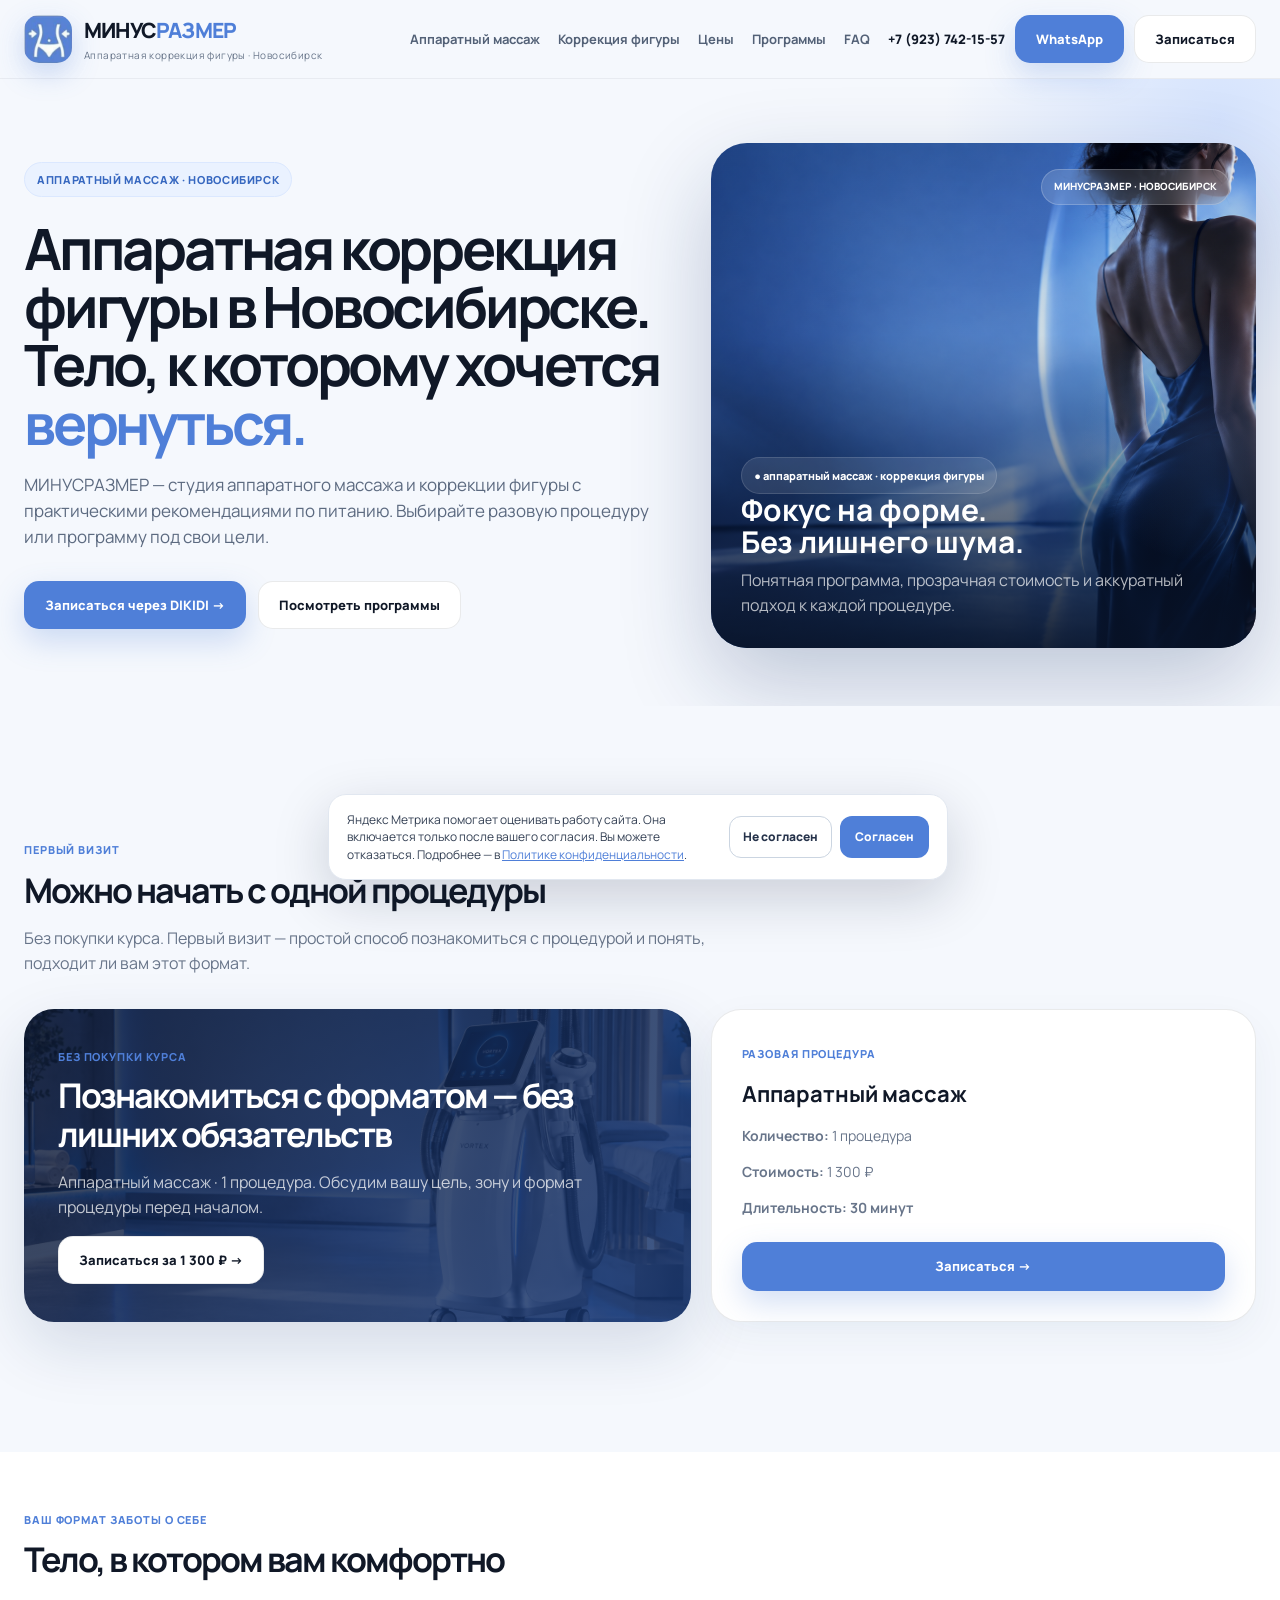
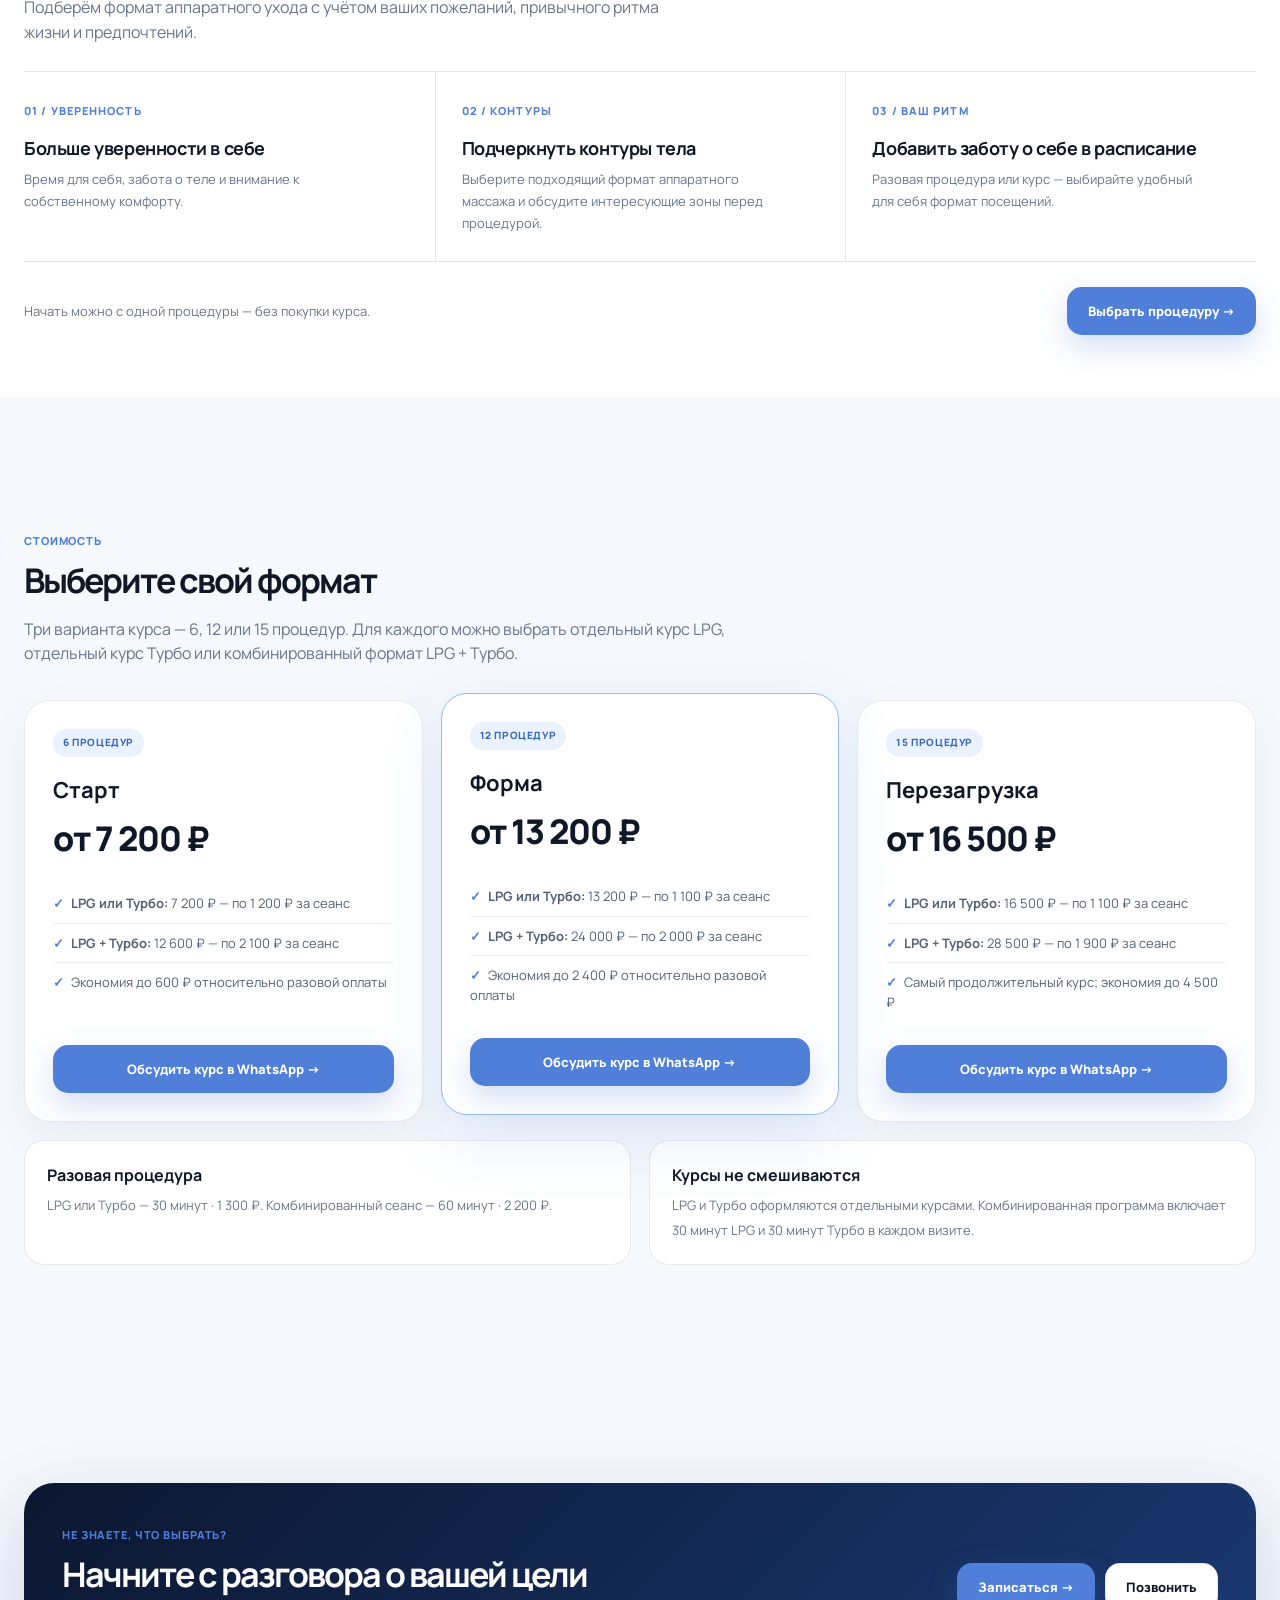
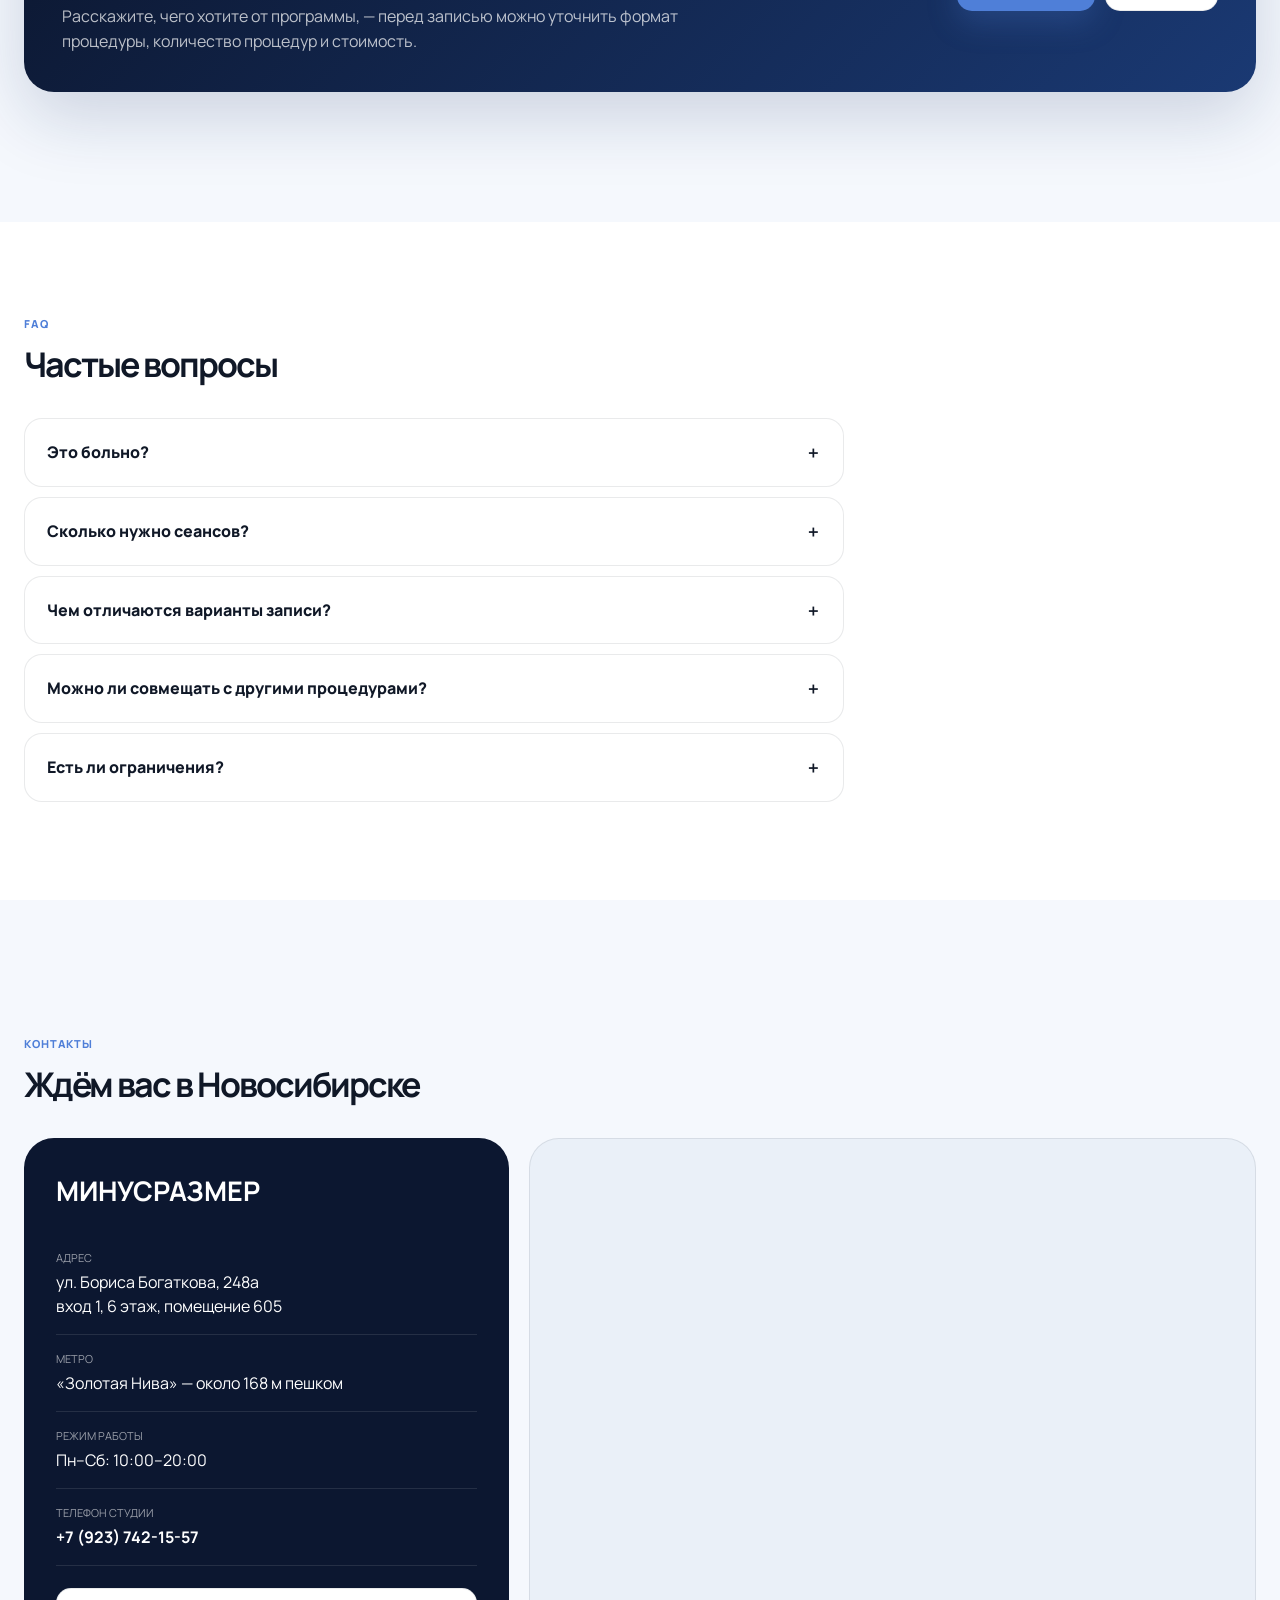
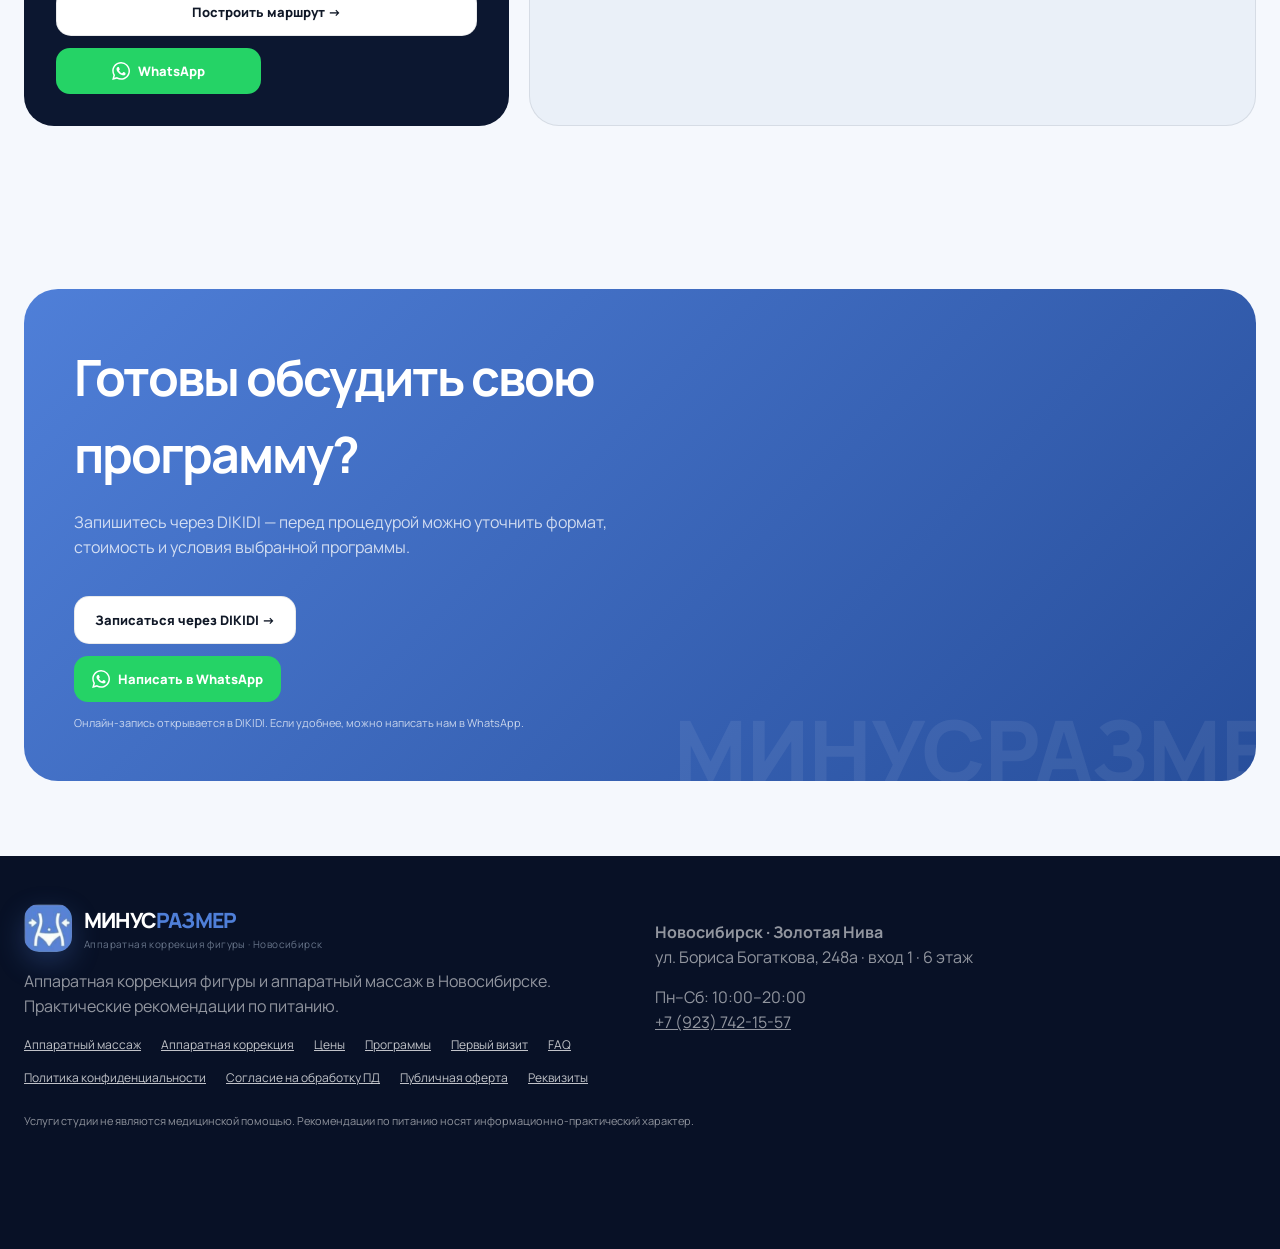
==== index.html @ 67554c40 "Update course counts and prices to 6, 12, and 15" ====
<!doctype html>
<html lang="ru">
<head>
<meta charset="utf-8"><meta name="robots" content="index,follow">
<meta name="viewport" content="width=device-width,initial-scale=1,viewport-fit=cover">
<title>МИНУСРАЗМЕР — Аппаратная коррекция фигуры в Новосибирске</title>
<meta name="description" content="МИНУСРАЗМЕР — студия аппаратной коррекции фигуры и аппаратного массажа LPG и Турбо в Новосибирске, у метро Золотая Нива. Разовая процедура от 1 300 ₽, комбинированный сеанс 2 200 ₽, курсы на 6, 12 и 15 посещений.">
<meta name="theme-color" content="#4f7fd8">
<meta property="og:type" content="website">
<meta property="og:locale" content="ru_RU">
<meta property="og:site_name" content="МИНУСРАЗМЕР">
<meta property="og:title" content="МИНУСРАЗМЕР — Аппаратная коррекция фигуры в Новосибирске">
<meta property="og:description" content="Аппаратная коррекция фигуры и аппаратный массаж LPG и Турбо в Новосибирске, рядом с метро Золотая Нива. Процедуры от 1 300 ₽, комбинированный сеанс и курсы на 6, 12 и 15 посещений.">
<meta property="og:image" content="https://xn--80akfctdeyeev.xn--p1ai/assets/hero-visual.png">
<meta property="og:url" content="https://xn--80akfctdeyeev.xn--p1ai/">
<meta name="twitter:card" content="summary_large_image">
<meta name="twitter:title" content="МИНУСРАЗМЕР — Аппаратная коррекция фигуры в Новосибирске">
<meta name="twitter:description" content="Аппаратная коррекция фигуры и аппаратный массаж LPG и Турбо в Новосибирске, рядом с метро Золотая Нива. Процедуры от 1 300 ₽, комбинированный сеанс и курсы на 6, 12 и 15 посещений.">
<meta name="twitter:image" content="https://xn--80akfctdeyeev.xn--p1ai/assets/hero-visual.png">
<link rel="canonical" href="https://xn--80akfctdeyeev.xn--p1ai/">
<link rel="icon" type="image/x-icon" href="/favicon.ico"><link rel="icon" type="image/png" sizes="32x32" href="/favicon-32x32.png"><link rel="apple-touch-icon" sizes="180x180" href="/apple-touch-icon.png"><link rel="manifest" href="/site.webmanifest">
<link rel="preload" as="image" href="/assets/hero-visual.png" fetchpriority="high"><link rel="preconnect" href="https://fonts.googleapis.com">
<link rel="preconnect" href="https://fonts.gstatic.com" crossorigin>
<link href="https://fonts.googleapis.com/css2?family=Manrope:wght@400;500;600;700;800&display=swap" rel="stylesheet">
<style>
:root{
  --blue:#4f7fd8; --blue2:#78a6ff; --navy:#0c1730; --ink:#101827; --muted:#68758a;
  --bg:#f5f8fd; --white:#fff; --line:rgba(16,24,39,.09);
  --shadow:0 24px 70px rgba(20,50,100,.10); --radius:28px;
}
*{box-sizing:border-box}
html{scroll-behavior:smooth;overflow-x:clip}
body{overflow-x:clip}
body{margin:0;background:var(--bg);color:var(--ink);font-family:Manrope,Arial,sans-serif;line-height:1.55}
a{color:inherit}
a:focus-visible{outline:3px solid #78a6ff;outline-offset:3px;border-radius:6px}
button:focus-visible{outline:3px solid #78a6ff;outline-offset:3px}
.container{width:min(1240px,calc(100% - 48px));margin:auto}
.header{position:sticky;top:0;z-index:1000;background:rgba(245,248,253,.84);backdrop-filter:blur(18px);border-bottom:1px solid rgba(16,24,39,.06)}
.header-inner{min-height:78px;display:flex;align-items:center;gap:18px}
.brand{display:flex;align-items:center;gap:12px;text-decoration:none;min-width:max-content}
.logo{width:48px;height:48px;border-radius:15px;object-fit:cover;box-shadow:0 10px 28px rgba(79,127,216,.28)}
.brand-name{font-size:21px;font-weight:800;letter-spacing:-.8px}
.brand-name span{color:var(--blue)}
.brand-sub{display:block;color:var(--muted);font-size:10px;letter-spacing:.04em;margin-top:1px}
.nav{display:flex;gap:18px;margin-left:auto}
.nav a{text-decoration:none;font-size:13px;font-weight:700;color:#536177;transition:.2s}
.nav a:hover{color:var(--blue)}
.header-actions{display:flex;align-items:center;gap:10px}
.phone{font-weight:800;font-size:13px;text-decoration:none;white-space:nowrap}
.btn{display:inline-flex;align-items:center;justify-content:center;gap:9px;min-height:48px;padding:13px 20px;border-radius:15px;border:1px solid transparent;text-decoration:none;font-weight:800;font-size:13px;cursor:pointer;transition:transform .2s,box-shadow .2s,background .2s;white-space:nowrap}
.btn svg{width:17px;height:17px;flex:0 0 auto}.btn span{display:inline-block}
.btn-primary{background:var(--blue);color:#fff !important;box-shadow:0 12px 30px rgba(79,127,216,.25);text-shadow:none}.btn-primary span{color:#fff !important;opacity:1}.outcomes .btn-primary{background:#4f7fd8 !important;color:#fff !important}.outcomes .btn-primary span{color:#fff !important;font-weight:800}
.btn-primary:hover{transform:translateY(-2px);background:#416fc4}
.btn-light{background:#fff;border-color:var(--line);color:var(--ink)}
.btn-light:hover{transform:translateY(-2px);box-shadow:0 12px 30px rgba(20,50,100,.08)}
.hero{padding:64px 0 58px;position:relative;overflow:hidden}
.hero:before{content:"";position:absolute;width:600px;height:600px;right:-240px;top:-260px;background:radial-gradient(circle,rgba(120,166,255,.26),transparent 65%);pointer-events:none}
.hero-grid{display:grid;grid-template-columns:minmax(0,1.08fr) minmax(420px,.92fr);gap:48px;align-items:center}
.eyebrow{display:inline-flex;align-items:center;gap:8px;background:#eaf2ff;color:#3768c0;border:1px solid #dbe8ff;padding:8px 12px;border-radius:999px;font-size:11px;font-weight:800;letter-spacing:.06em;text-transform:uppercase}
.hero h1{font-size:clamp(50px,4.45vw,60px);line-height:1.02;letter-spacing:-3.2px;margin:22px 0 20px;max-width:700px}
.hero h1 em{font-style:normal;color:var(--blue)}
.hero-lead{font-size:17px;color:#5c6a80;max-width:650px}
.hero-actions{display:flex;gap:12px;flex-wrap:wrap;margin-top:30px}
.micro{font-size:11px;color:#7b8798;max-width:520px;margin-top:13px}
.visual{min-height:505px;border-radius:36px;background:#0d1a35 url('/assets/hero-visual.png') center/cover no-repeat;box-shadow:0 35px 90px rgba(16,43,95,.24);padding:30px;position:relative;overflow:hidden;color:#fff}
.visual:before{content:"";position:absolute;inset:0;background:linear-gradient(180deg,rgba(8,18,38,.10) 0%,rgba(8,18,38,.12) 38%,rgba(8,18,38,.92) 100%);pointer-events:none}.visual:after{content:"";position:absolute;inset:auto -80px 80px auto;width:260px;height:260px;border-radius:50%;background:radial-gradient(circle,rgba(120,166,255,.18),transparent 68%);pointer-events:none}
.logo-large{position:relative;z-index:3;width:92px;height:92px;border-radius:26px;object-fit:cover;border:1px solid rgba(255,255,255,.25);box-shadow:0 15px 45px rgba(0,0,0,.18)}
.visual-badge{position:absolute;right:26px;top:26px;z-index:4;padding:9px 12px;border-radius:999px;background:rgba(255,255,255,.14);border:1px solid rgba(255,255,255,.2);font-size:10px;font-weight:800;backdrop-filter:blur(12px)}
.visual-caption{display:inline-flex;margin-top:13px;padding:7px 10px;border-radius:999px;background:rgba(255,255,255,.11);border:1px solid rgba(255,255,255,.13);font-size:10px;color:rgba(255,255,255,.72)}
.visual-bottom{position:absolute;left:30px;right:30px;bottom:30px;z-index:4}
.visual h2{font-size:30px;line-height:1.08;margin:0 0 10px}
.visual p{color:rgba(255,255,255,.7);margin:0;max-width:450px}
.visual-chip{display:inline-flex;gap:8px;align-items:center;margin-top:20px;padding:9px 12px;border-radius:999px;background:rgba(255,255,255,.1);border:1px solid rgba(255,255,255,.13);font-size:11px;font-weight:800}
.section{padding:88px 0}
.section.alt{background:#fff}
.kicker{color:var(--blue);font-size:11px;font-weight:800;letter-spacing:.08em;text-transform:uppercase}
.section h2{font-size:clamp(32px,4vw,52px);line-height:1.08;letter-spacing:-2px;margin:10px 0 14px}
.section-head{max-width:720px;margin-bottom:34px}
.section-head p{color:var(--muted);font-size:16px}
.cards{display:grid;grid-template-columns:repeat(3,1fr);gap:18px}
.card{background:#fff;border:1px solid var(--line);border-radius:24px;padding:28px;box-shadow:0 14px 40px rgba(20,50,100,.05)}
.card .num{width:42px;height:42px;border-radius:14px;background:#edf4ff;color:var(--blue);display:grid;place-items:center;font-weight:800}
.card h3{margin:22px 0 9px;font-size:19px}
.card p{margin:0;color:var(--muted);font-size:14px}
.equipment{display:grid;grid-template-columns:1.15fr .85fr;gap:20px}
.equipment-main{min-height:420px;padding:34px;border-radius:30px;background:linear-gradient(145deg,#0c1730,#193b7a);color:#fff;position:relative;overflow:hidden}
.equipment-photo{position:absolute;inset:0;background:linear-gradient(180deg,rgba(12,23,48,.08),rgba(12,23,48,.86)),url('/assets/equipment-visual.png') center/cover no-repeat;opacity:.72}
.equipment-content{position:relative;z-index:2;max-width:570px}.equipment-main .note{background:rgba(255,255,255,.10);border-color:rgba(255,255,255,.12);color:rgba(255,255,255,.78)}
.equipment-main h3{font-size:30px;margin:20px 0 10px}
.equipment-main p{color:rgba(255,255,255,.72);max-width:580px}
.equipment-icon{width:62px;height:62px;border-radius:20px;background:rgba(255,255,255,.1);display:grid;place-items:center;border:1px solid rgba(255,255,255,.12)}
.note{margin-top:18px;padding:16px 18px;border-radius:17px;background:#eef5ff;color:#4d607c;border:1px solid #dceaff;font-size:13px}
.programs{display:grid;grid-template-columns:repeat(3,1fr);gap:18px;align-items:stretch}
.program{background:#fff;border:1px solid var(--line);border-radius:26px;padding:28px;display:flex;flex-direction:column;box-shadow:0 15px 45px rgba(20,50,100,.05)}
.program.featured{border-color:#9ab9f3;box-shadow:0 24px 65px rgba(79,127,216,.14);transform:translateY(-7px)}
.program-label{display:inline-flex;width:max-content;padding:6px 10px;border-radius:999px;background:#eaf2ff;color:#3768c0;font-size:10px;font-weight:800;text-transform:uppercase;letter-spacing:.06em}
.program h3{font-size:22px;margin:16px 0 5px}.price{font-size:34px;font-weight:800;letter-spacing:-1.5px;margin:0 0 20px}.price small{font-size:13px;color:var(--muted);font-weight:600}
.program ul{list-style:none;padding:0;margin:0 0 24px;flex:1}.program li{padding:9px 0;border-bottom:1px solid #eef1f6;font-size:13px;color:#536177}.program li:last-child{border-bottom:0}.check{color:var(--blue);font-weight:800;margin-right:7px}
.payment{display:grid;grid-template-columns:1fr 1fr;gap:18px;margin-top:18px}
.payment div{padding:22px;border:1px solid var(--line);background:#fff;border-radius:20px}.payment strong{display:block;margin-bottom:4px}.payment span{font-size:13px;color:var(--muted)}
.process{display:grid;grid-template-columns:repeat(4,1fr);gap:15px}
.step{padding:23px;border-radius:22px;background:#f7f9fd;border:1px solid var(--line)}.step strong{font-size:12px;color:var(--blue)}.step h3{font-size:17px;margin:11px 0 6px}.step p{font-size:13px;color:var(--muted);margin:0}
.faq{max-width:820px}.faq details{background:#fff;border:1px solid var(--line);border-radius:18px;margin:10px 0;overflow:hidden}.faq summary{list-style:none;padding:21px 22px;cursor:pointer;font-weight:800;display:flex;justify-content:space-between;align-items:center}.faq summary::-webkit-details-marker{display:none}.answer{padding:0 22px 22px;color:var(--muted);font-size:14px}
.contact-grid{display:grid;grid-template-columns:.8fr 1.2fr;gap:20px}.contact-card{background:#0c1730;color:#fff;border-radius:30px;padding:32px}.contact-card h3{font-size:27px;margin:0 0 22px}.contact-row{padding:15px 0;border-bottom:1px solid rgba(255,255,255,.1)}.contact-row:last-child{border-bottom:0}.contact-row span{display:block;color:rgba(255,255,255,.58);font-size:11px;margin-bottom:4px}.contact-row a{color:#fff;text-decoration:none;font-weight:700}.map{min-height:420px;border-radius:30px;overflow:hidden;border:1px solid var(--line);background:#eaf0f8}.map iframe{width:100%;height:100%;min-height:420px;border:0}
.cta{padding:75px 0}.cta-box{border-radius:34px;padding:50px;background:linear-gradient(135deg,#4f7fd8,#274e9b);color:#fff;position:relative;overflow:hidden}.cta-box:after{content:"МИНУСРАЗМЕР";position:absolute;right:-70px;bottom:-35px;font-size:85px;font-weight:800;color:rgba(255,255,255,.07);white-space:nowrap}.cta-box>*{position:relative;z-index:2}.cta h2{font-size:clamp(30px,4vw,50px);letter-spacing:-2px;max-width:680px;margin:0 0 12px}.cta p{color:rgba(255,255,255,.76);max-width:600px}.cta .btn-light{margin-top:20px}.cta-note{margin-top:12px;font-size:11px;color:rgba(255,255,255,.72)}
.visual-photo-note{font-size:10px;color:rgba(255,255,255,.58);margin-top:9px}.price-note{font-size:11px;color:var(--muted);margin:-10px 0 16px}.first-visit{display:grid;grid-template-columns:1.1fr .9fr;gap:20px;align-items:stretch}.first-visit-main{background:linear-gradient(135deg,rgba(12,23,48,.82),rgba(26,57,115,.84)),url("/assets/equipment-visual.png") center/cover no-repeat;color:#fff;border-radius:30px;padding:34px;box-shadow:0 24px 65px rgba(16,43,95,.14)}.first-visit-main h2{margin-top:8px}.first-visit-main p{color:rgba(255,255,255,.74);max-width:650px}.first-visit-card{background:#fff;border:1px solid var(--line);border-radius:30px;padding:30px;box-shadow:0 14px 40px rgba(20,50,100,.05)}.first-visit-card .mini-label{font-size:11px;color:var(--blue);font-weight:800;text-transform:uppercase;letter-spacing:.08em}.first-visit-card h3{font-size:22px;margin:12px 0 6px}.first-visit-card p{color:var(--muted);font-size:14px}.first-visit-card .btn{width:100%;margin-top:10px}.device-points{display:flex;gap:8px;flex-wrap:wrap;margin-top:18px}.device-points span{padding:8px 10px;border-radius:999px;background:rgba(255,255,255,.10);border:1px solid rgba(255,255,255,.12);font-size:10px;font-weight:800}.program .btn{margin-top:auto}.contact-card .btn{width:100%} .social-actions{display:grid;grid-template-columns:1fr 1fr;gap:10px;margin-top:12px}.social-btn{display:flex;align-items:center;justify-content:center;gap:8px;min-height:46px;border-radius:14px;text-decoration:none;font-weight:800;font-size:13px;transition:transform .2s ease,box-shadow .2s ease}.social-btn:hover{transform:translateY(-2px);box-shadow:0 10px 24px rgba(0,0,0,.14)}.social-wa{background:#25D366;color:#fff}.social-tg{background:#229ED9;color:#fff}.social-btn svg{width:18px;height:18px;flex:none}.cta-social{display:flex;flex-wrap:wrap;gap:10px;margin-top:12px}.cta-social .social-btn{padding:0 18px}.contact-card .social-actions{margin-top:12px}.contact-card .social-btn{width:100%}
.footer{background:#081126;color:#fff;padding:48px 0 120px}.footer-grid{display:grid;grid-template-columns:1fr 1fr;gap:30px}.footer p,.footer small{color:rgba(255,255,255,.56)}.footer-links{display:flex;gap:14px 20px;flex-wrap:wrap;margin-top:18px}.footer-links a{color:rgba(255,255,255,.75);font-size:12px}.legal{font-size:11px;line-height:1.6;color:rgba(255,255,255,.55);margin-top:24px}
.mobile-bar{display:none;position:fixed;z-index:1200;left:10px;right:10px;bottom:10px;width:calc(100% - 20px);background:rgba(255,255,255,.94);backdrop-filter:blur(16px);padding:7px;border:1px solid var(--line);border-radius:16px;box-shadow:0 18px 50px rgba(0,0,0,.16);gap:7px;grid-template-columns:repeat(2,minmax(0,1fr))}.mobile-bar a{width:100%;min-width:0;min-inline-size:0}
.cookie{position:fixed;z-index:1300;left:16px;right:16px;bottom:16px;max-width:940px;margin:auto;background:rgba(255,255,255,.97);border:1px solid var(--line);border-radius:20px;box-shadow:0 20px 70px rgba(0,0,0,.18);padding:17px 18px;display:flex;gap:18px;align-items:center;justify-content:space-between}.cookie p{margin:0;color:#5f6d82;font-size:12px}.cookie button{border:0;background:var(--blue);color:#fff;border-radius:12px;padding:11px 17px;font-weight:800;cursor:pointer;white-space:nowrap}
.reveal{opacity:1;transform:none}


/* Компактный блок целей перед стоимостью */
.comfort-goals{padding-top:54px;padding-bottom:62px}
.comfort-goals .section-head{max-width:780px;margin-bottom:26px}
.comfort-goals .section-head p{max-width:680px}
.comfort-grid{display:grid;grid-template-columns:repeat(3,minmax(0,1fr));gap:0;border-top:1px solid #dfe7f3;border-bottom:1px solid #dfe7f3}
.comfort-item{padding:25px 26px 26px 0;position:relative}
.comfort-item+.comfort-item{border-left:1px solid #dfe7f3;padding-left:26px}
.comfort-index{font-size:11px;font-weight:800;letter-spacing:.1em;color:var(--blue)}
.comfort-item h3{font-size:18px;line-height:1.3;letter-spacing:-.4px;margin:15px 0 8px}
.comfort-item p{font-size:13px;line-height:1.7;color:var(--muted);margin:0;max-width:330px}
.comfort-action{display:flex;align-items:center;justify-content:space-between;gap:20px;margin-top:25px}
.comfort-action p{font-size:13px;color:var(--muted);margin:0}
@media(max-width:980px){.comfort-grid{grid-template-columns:1fr}.comfort-item{padding:20px 0}.comfort-item+.comfort-item{border-left:0;border-top:1px solid #dfe7f3;padding-left:0}.comfort-item h3{margin-top:10px}}
@media(max-width:680px){.comfort-goals{padding-top:38px;padding-bottom:42px}.comfort-action{align-items:stretch;flex-direction:column;gap:14px}.comfort-action .btn{width:100%}}

.goal-grid{grid-template-columns:repeat(4,1fr)}
.goal-card{text-decoration:none;color:inherit;position:relative;transition:transform .2s,box-shadow .2s,border-color .2s}
.goal-card:hover{transform:translateY(-4px);box-shadow:0 20px 48px rgba(20,50,100,.09);border-color:#cbdcff}
.goal-link{display:inline-block;margin-top:18px;color:var(--blue);font-size:12px;font-weight:800}
.outcomes{margin-top:18px;padding:22px 24px;border:1px solid #cbdcf7;background:#fff;border-radius:22px;display:flex;align-items:center;justify-content:space-between;gap:18px;box-shadow:0 12px 35px rgba(20,50,100,.06)}
.outcomes strong,.outcomes span{display:block}.outcomes strong{font-size:15px;color:#172642}.outcomes span{font-size:12px;color:#526681;margin-top:5px}.outcomes .btn{min-height:50px;padding:14px 22px;box-shadow:0 10px 26px rgba(79,127,216,.22)}
.choice-box{display:flex;align-items:center;justify-content:space-between;gap:30px;padding:38px;border-radius:30px;background:linear-gradient(135deg,#0c1730,#1a3973);color:#fff;box-shadow:0 25px 70px rgba(16,43,95,.18)}
.choice-box h2{max-width:650px;margin-bottom:10px}.choice-box p{max-width:680px;color:rgba(255,255,255,.72);margin:0}.choice-actions{display:flex;gap:10px;flex-wrap:wrap;flex:none}.choice-actions .btn-light{background:#fff;color:#101827}

@media(max-width:1120px){.nav{display:none}.phone{font-size:12px}.header-actions .btn{padding-left:16px;padding-right:16px}}
@media(max-width:980px){.hero-grid,.contact-grid{grid-template-columns:1fr}.hero{padding-top:52px}.hero h1{max-width:780px}.visual{min-height:460px}.cards,.programs,.goal-grid{grid-template-columns:1fr 1fr}.process{grid-template-columns:1fr 1fr}.equipment{grid-template-columns:1fr}.program.featured{transform:none}}
@media(max-width:680px){.container{width:min(100% - 28px,1180px)}.header-inner{min-height:68px}.brand-sub,.nav,.phone{display:none}.logo{width:43px;height:43px}.brand-name{font-size:19px}.header-actions{margin-left:auto}.header-actions .btn{padding:11px 14px}.hero{padding:42px 0 48px}.hero h1{font-size:clamp(38px,10.5vw,46px);line-height:1.04;letter-spacing:-2.4px;margin-top:18px}.hero-lead{font-size:16px}.hero-actions{flex-direction:column}.hero-actions .btn{width:100%}.visual{min-height:380px;padding:20px;border-radius:25px}.visual-badge{right:18px;top:18px}.equipment-main{min-height:390px}.logo-large{width:85px;height:85px;border-radius:23px}.visual-bottom{left:22px;right:22px;bottom:22px}.visual h2{font-size:25px;line-height:1.08}.section{padding:58px 0}.cards,.programs,.process,.payment,.goal-grid{grid-template-columns:1fr}.program.featured{transform:none}.contact-grid{gap:14px}.map iframe{min-height:330px}.map{min-height:330px}.cta{padding:50px 0}.cta-box{padding:32px 24px}.footer-grid{grid-template-columns:1fr}.outcomes,.choice-box{align-items:stretch;flex-direction:column}.choice-actions{width:100%}.choice-actions .btn{flex:1}.mobile-bar{display:grid;left:10px;right:10px;bottom:10px;width:calc(100% - 20px);padding:7px;gap:7px;border-radius:16px}.mobile-bar .btn{width:100%;min-width:0;min-height:44px;padding:10px 8px;font-size:12px;border-radius:12px;overflow:hidden}.cookie{left:10px;right:10px;bottom:72px;max-width:none;padding:12px 13px;gap:9px;flex-direction:row;align-items:center;border-radius:15px}.cookie span{font-size:10px;line-height:1.35}.cookie button{width:auto;flex:0 0 auto;padding:9px 12px;font-size:11px;border-radius:10px}.footer{padding-bottom:86px}}
@media(max-width:520px){.brand-name{font-size:17px;letter-spacing:-.6px}.logo{width:40px;height:40px;border-radius:13px}.header-inner{gap:8px}.header-actions{gap:6px}.header-actions .phone,.header-actions .btn-primary{display:none}.header-actions .btn{min-height:42px;padding:10px 13px;font-size:12px;border-radius:13px}.hero-lead{font-size:15px;line-height:1.6}.hero-actions{gap:10px}.visual-badge{font-size:9px;padding:8px 10px}.visual-chip{font-size:9px}.visual p{font-size:13px}.visual-bottom{left:20px;right:20px;bottom:20px}.cta-box{border-radius:26px}}
@media(prefers-reduced-motion:reduce){html{scroll-behavior:auto}.js-ready .reveal{opacity:1;transform:none;transition:none}}
</style>
<script type="application/ld+json">
{
 "@context":"https://schema.org",
 "@type":"BeautySalon",
 "@id":"https://xn--80akfctdeyeev.xn--p1ai/#business",
 "logo":"https://xn--80akfctdeyeev.xn--p1ai/logo.png",
 "image":"https://xn--80akfctdeyeev.xn--p1ai/assets/hero-visual.png",
 "geo":{"@type":"GeoCoordinates","latitude":55.037134,"longitude":82.978497},
 "name":"МИНУСРАЗМЕР",
 "description":"Аппаратная коррекция фигуры и аппаратный массаж в Новосибирске. Практические рекомендации по питанию.",
 "url":"https://xn--80akfctdeyeev.xn--p1ai/",
 "telephone":"+7 923 742-15-57",
 "address":{"@type":"PostalAddress","streetAddress":"ул. Бориса Богаткова, 248а, вход 1, 6 этаж, помещение 605","addressLocality":"Новосибирск","addressCountry":"RU"},
 "openingHoursSpecification":{"@type":"OpeningHoursSpecification","dayOfWeek":["Monday","Tuesday","Wednesday","Thursday","Friday","Saturday"],"opens":"10:00","closes":"20:00"},
 "areaServed":{"@type":"City","name":"Новосибирск"},
 "sameAs":["https://yandex.ru/maps/org/minusrazmer/184194893023/"],
 "hasMap":"https://yandex.ru/maps/org/minusrazmer/184194893023/",
 "priceRange":"₽₽",
 "hasOfferCatalog":{"@type":"OfferCatalog","name":"Услуги МИНУСРАЗМЕР","itemListElement":[{"@type":"Offer","itemOffered":{"@type":"Service","name":"Аппаратный массаж"}},{"@type":"Offer","itemOffered":{"@type":"Service","name":"Аппаратная коррекция фигуры"}}]}
}
</script>
<link rel="stylesheet" href="/assets/page-shell.css"></head>
<body>
<header class="header">
  <div class="container header-inner">
    <a class="brand" href="#top" aria-label="МИНУСРАЗМЕР">
      <img class="logo" src="/logo.png" alt="Логотип МИНУСРАЗМЕР">
      <span><span class="brand-name">МИНУС<span>РАЗМЕР</span></span><span class="brand-sub">Аппаратная коррекция фигуры · Новосибирск</span></span>
    </a>
    <nav class="nav" aria-label="Навигация">
      <a href="/apparatnyy-massazh.html">Аппаратный массаж</a><a href="/apparatnaya-korrekciya-figury.html">Коррекция фигуры</a><a href="/ceny.html">Цены</a><a href="/programmy.html">Программы</a><a href="/faq.html">FAQ</a>
    </nav>
    <div class="header-actions">
      <a class="phone" data-track="booking_phone" href="tel:+79237421557">+7 (923) 742-15-57</a>
      <a class="btn btn-primary" data-track="whatsapp_header" target="_blank" rel="noopener" href="https://wa.me/79237421557?text=%D0%97%D0%B4%D1%80%D0%B0%D0%B2%D1%81%D1%82%D0%B2%D1%83%D0%B9%D1%82%D0%B5!"><span>WhatsApp</span></a>
      <a class="btn btn-light" data-track="booking" href="https://dikidi.ru/#widget=214517"><span>Записаться</span></a>
    </div>
  </div>
</header>

<main id="top">
<section class="hero">
  <div class="container hero-grid">
    <div class="reveal">
      <span class="eyebrow">аппаратный массаж · Новосибирск</span>
      <h1>Аппаратная коррекция фигуры в Новосибирске. Тело, к которому хочется <em>вернуться.</em></h1>
      <p class="hero-lead">МИНУСРАЗМЕР — студия аппаратного массажа и коррекции фигуры с практическими рекомендациями по питанию. Выбирайте разовую процедуру или программу под свои цели.</p>
      <div class="hero-actions">
        <a class="btn btn-primary" data-track="booking" href="https://dikidi.ru/#widget=214517"><span>Записаться через DIKIDI →</span></a>
        <a class="btn btn-light" href="/programmy.html"><span>Посмотреть программы</span></a>
      </div>
      
    </div>
    <div class="visual reveal">
      <div class="visual-badge">МИНУСРАЗМЕР · НОВОСИБИРСК</div>
      <div class="visual-bottom">
        <span class="visual-chip">● аппаратный массаж · коррекция фигуры</span>
        <h2>Фокус на форме.<br>Без лишнего шума.</h2>
        <p>Понятная программа, прозрачная стоимость и аккуратный подход к каждой процедуре.</p>
      </div>
    </div>
  </div>
</section>

<section class="section" id="first-visit">
  <div class="container">
    <div class="section-head reveal">
      <span class="kicker">Первый визит</span>
      <h2>Можно начать с одной процедуры</h2>
      <p>Без покупки курса. Первый визит — простой способ познакомиться с процедурой и понять, подходит ли вам этот формат.</p>
    </div>
    <div class="first-visit">
      <div class="first-visit-main reveal">
        <span class="kicker">Без покупки курса</span>
        <h2>Познакомиться с форматом — без лишних обязательств</h2>
        <p>Аппаратный массаж · 1 процедура. Обсудим вашу цель, зону и формат процедуры перед началом.</p>
        <a class="btn btn-light" data-track="booking_first_visit" href="https://dikidi.ru/#widget=214517"><span>Записаться за 1 300 ₽ →</span></a>
      </div>
      <div class="first-visit-card reveal">
        <span class="mini-label">Разовая процедура</span>
        <h3>Аппаратный массаж</h3>
        <p><strong>Количество:</strong> 1 процедура</p>
        <p><strong>Стоимость:</strong> 1 300 ₽</p>
        <p><strong>Длительность:</strong> <strong>30 минут</strong></p>
        <a class="btn btn-primary" href="https://dikidi.ru/#widget=214517"><span>Записаться →</span></a>
      </div>
    </div>
  </div>
</section>


<section class="section alt comfort-goals" id="comfort-goals">
  <div class="container">
    <div class="section-head reveal">
      <span class="kicker">Ваш формат заботы о себе</span>
      <h2>Тело, в котором вам комфортно</h2>
      <p>Подберём формат аппаратного ухода с учётом ваших пожеланий, привычного ритма жизни и предпочтений.</p>
    </div>
    <div class="comfort-grid">
      <article class="comfort-item reveal">
        <span class="comfort-index">01 / УВЕРЕННОСТЬ</span>
        <h3>Больше уверенности в себе</h3>
        <p>Время для себя, забота о теле и внимание к собственному комфорту.</p>
      </article>
      <article class="comfort-item reveal">
        <span class="comfort-index">02 / КОНТУРЫ</span>
        <h3>Подчеркнуть контуры тела</h3>
        <p>Выберите подходящий формат аппаратного массажа и обсудите интересующие зоны перед процедурой.</p>
      </article>
      <article class="comfort-item reveal">
        <span class="comfort-index">03 / ВАШ РИТМ</span>
        <h3>Добавить заботу о себе в расписание</h3>
        <p>Разовая процедура или курс — выбирайте удобный для себя формат посещений.</p>
      </article>
    </div>
    <div class="comfort-action reveal">
      <p>Начать можно с одной процедуры — без покупки курса.</p>
      <a class="btn btn-primary" href="#program"><span>Выбрать процедуру →</span></a>
    </div>
  </div>
</section>

<section class="section" id="program">
  <div class="container">
    <div class="section-head reveal"><span class="kicker">Стоимость</span><h2>Выберите свой формат</h2><p>Три варианта курса — 6, 12 или 15 процедур. Для каждого можно выбрать отдельный курс LPG, отдельный курс Турбо или комбинированный формат LPG + Турбо.</p></div>
    <div class="programs">
      <article class="program reveal"><span class="program-label">6 процедур</span><h3>Старт</h3><div class="price">от 7 200 ₽</div><ul><li><span class="check">✓</span><strong>LPG или Турбо:</strong> 7 200 ₽ — по 1 200 ₽ за сеанс</li><li><span class="check">✓</span><strong>LPG + Турбо:</strong> 12 600 ₽ — по 2 100 ₽ за сеанс</li><li><span class="check">✓</span>Экономия до 600 ₽ относительно разовой оплаты</li></ul><a class="btn btn-primary" data-track="booking_start" href="https://wa.me/79237421557?text=%D0%97%D0%B4%D1%80%D0%B0%D0%B2%D1%81%D1%82%D0%B2%D1%83%D0%B9%D1%82%D0%B5!%20%D0%A5%D0%BE%D1%87%D1%83%20%D0%B7%D0%B0%D0%BF%D0%B8%D1%81%D0%B0%D1%82%D1%8C%D1%81%D1%8F%20%D0%BD%D0%B0%20%D0%BA%D1%83%D1%80%D1%81%20%C2%AB%D0%A1%D1%82%D0%B0%D1%80%D1%82%C2%BB.%20%D0%9F%D0%BE%D0%BC%D0%BE%D0%B3%D0%B8%D1%82%D0%B5%20%D0%B2%D1%8B%D0%B1%D1%80%D0%B0%D1%82%D1%8C%20%D0%BD%D0%B0%D0%BF%D1%80%D0%B0%D0%B2%D0%BB%D0%B5%D0%BD%D0%B8%D0%B5%3A%20LPG%2C%20Turbo%20%D0%B8%D0%BB%D0%B8%20LPG%20%2B%20Turbo."><span>Обсудить курс в WhatsApp →</span></a></article>
      <article class="program featured reveal"><span class="program-label">12 процедур</span><h3>Форма</h3><div class="price">от 13 200 ₽</div><ul><li><span class="check">✓</span><strong>LPG или Турбо:</strong> 13 200 ₽ — по 1 100 ₽ за сеанс</li><li><span class="check">✓</span><strong>LPG + Турбо:</strong> 24 000 ₽ — по 2 000 ₽ за сеанс</li><li><span class="check">✓</span>Экономия до 2 400 ₽ относительно разовой оплаты</li></ul><a class="btn btn-primary" data-track="booking_form" href="https://wa.me/79237421557?text=%D0%97%D0%B4%D1%80%D0%B0%D0%B2%D1%81%D1%82%D0%B2%D1%83%D0%B9%D1%82%D0%B5!%20%D0%A5%D0%BE%D1%87%D1%83%20%D0%B7%D0%B0%D0%BF%D0%B8%D1%81%D0%B0%D1%82%D1%8C%D1%81%D1%8F%20%D0%BD%D0%B0%20%D0%BA%D1%83%D1%80%D1%81%20%C2%AB%D0%A4%D0%BE%D1%80%D0%BC%D0%B0%C2%BB.%20%D0%9F%D0%BE%D0%BC%D0%BE%D0%B3%D0%B8%D1%82%D0%B5%20%D0%B2%D1%8B%D0%B1%D1%80%D0%B0%D1%82%D1%8C%20%D0%BD%D0%B0%D0%BF%D1%80%D0%B0%D0%B2%D0%BB%D0%B5%D0%BD%D0%B8%D0%B5%3A%20LPG%2C%20Turbo%20%D0%B8%D0%BB%D0%B8%20LPG%20%2B%20Turbo."><span>Обсудить курс в WhatsApp →</span></a></article>
      <article class="program reveal"><span class="program-label">15 процедур</span><h3>Перезагрузка</h3><div class="price">от 16 500 ₽</div><ul><li><span class="check">✓</span><strong>LPG или Турбо:</strong> 16 500 ₽ — по 1 100 ₽ за сеанс</li><li><span class="check">✓</span><strong>LPG + Турбо:</strong> 28 500 ₽ — по 1 900 ₽ за сеанс</li><li><span class="check">✓</span>Самый продолжительный курс; экономия до 4 500 ₽</li></ul><a class="btn btn-primary" data-track="booking_reset" href="https://wa.me/79237421557?text=%D0%97%D0%B4%D1%80%D0%B0%D0%B2%D1%81%D1%82%D0%B2%D1%83%D0%B9%D1%82%D0%B5!%20%D0%A5%D0%BE%D1%87%D1%83%20%D0%B7%D0%B0%D0%BF%D0%B8%D1%81%D0%B0%D1%82%D1%8C%D1%81%D1%8F%20%D0%BD%D0%B0%20%D0%BA%D1%83%D1%80%D1%81%20%C2%AB%D0%9F%D0%B5%D1%80%D0%B5%D0%B7%D0%B0%D0%B3%D1%80%D1%83%D0%B7%D0%BA%D0%B0%C2%BB.%20%D0%9F%D0%BE%D0%BC%D0%BE%D0%B3%D0%B8%D1%82%D0%B5%20%D0%B2%D1%8B%D0%B1%D1%80%D0%B0%D1%82%D1%8C%20%D0%BD%D0%B0%D0%BF%D1%80%D0%B0%D0%B2%D0%BB%D0%B5%D0%BD%D0%B8%D0%B5%3A%20LPG%2C%20Turbo%20%D0%B8%D0%BB%D0%B8%20LPG%20%2B%20Turbo."><span>Обсудить курс в WhatsApp →</span></a></article>
    </div>
    <div class="payment">
      <div class="reveal"><strong>Разовая процедура</strong><span>LPG или Турбо — 30 минут · 1 300 ₽. Комбинированный сеанс — 60 минут · 2 200 ₽.</span></div>
      <div class="reveal"><strong>Курсы не смешиваются</strong><span>LPG и Турбо оформляются отдельными курсами. Комбинированная программа включает 30 минут LPG и 30 минут Турбо в каждом визите.</span></div>
    </div>
  </div>
</section>

<section class="section" id="consultation">
  <div class="container">
    <div class="choice-box reveal">
      <div>
        <span class="kicker">Не знаете, что выбрать?</span>
        <h2>Начните с разговора о вашей цели</h2>
        <p>Расскажите, чего хотите от программы, — перед записью можно уточнить формат процедуры, количество процедур и стоимость.</p>
      </div>
      <div class="choice-actions">
        <a class="btn btn-primary" data-track="booking_consultation" href="https://dikidi.ru/#widget=214517"><span>Записаться →</span></a>
        <a class="btn btn-light" href="tel:+79237421557"><span>Позвонить</span></a>
      </div>
    </div>
  </div>
</section>

<section class="section alt" id="faq">
  <div class="container">
    <div class="section-head reveal"><span class="kicker">FAQ</span><h2>Частые вопросы</h2></div>
    <div class="faq">
      <details class="reveal"><summary>Это больно? <span>＋</span></summary><div class="answer">Ощущения зависят от процедуры и индивидуальной чувствительности. Перед началом специалист объясняет, как проходит сеанс и какие ощущения возможны.</div></details>
      <details class="reveal"><summary>Сколько нужно сеансов? <span>＋</span></summary><div class="answer">Можно выбрать отдельный курс LPG или отдельный курс Турбо на 6, 12 или 15 процедур. Также есть комбинированный формат: 30 минут LPG + 30 минут Турбо за визит. Цены и стоимость курса указаны на странице <a href="/ceny.html">цен</a>.</div></details>
      <details class="reveal"><summary>Чем отличаются варианты записи? <span>＋</span></summary><div class="answer">LPG и Турбо можно выбрать как отдельные процедуры и отдельные курсы. Комбинированный сеанс включает обе процедуры по 30 минут — всего 60 минут.</div></details>
      <details class="reveal"><summary>Можно ли совмещать с другими процедурами? <span>＋</span></summary><div class="answer">Совместимость оценивается индивидуально. До начала программы сообщите специалисту о других процедурах, которые вы проходите.</div></details>
      <details class="reveal"><summary>Есть ли ограничения? <span>＋</span></summary><div class="answer">Ограничения зависят от конкретной процедуры и индивидуальных обстоятельств. Перед сеансом сообщите специалисту о важных для вас обстоятельствах и самочувствии.</div></details>
    </div>
  </div>
</section>

<section class="section" id="contacts">
  <div class="container">
    <div class="section-head reveal"><span class="kicker">Контакты</span><h2>Ждём вас в Новосибирске</h2></div>
    <div class="contact-grid">
      <div class="contact-card reveal">
        <h3>МИНУСРАЗМЕР</h3>
        <div class="contact-row"><span>АДРЕС</span>ул. Бориса Богаткова, 248а<br>вход 1, 6 этаж, помещение 605</div>
        <div class="contact-row"><span>МЕТРО</span>«Золотая Нива» — около 168 м пешком</div>
        <div class="contact-row"><span>РЕЖИМ РАБОТЫ</span>Пн–Сб: 10:00–20:00</div>
        <div class="contact-row"><span>ТЕЛЕФОН СТУДИИ</span><a href="tel:+79237421557">+7 (923) 742-15-57</a></div>
        <a class="btn btn-light" style="margin-top:22px" target="_blank" rel="noopener" aria-label="Построить маршрут до МИНУСРАЗМЕР в Яндекс Картах" href="https://yandex.ru/maps/?rtext=~55.037088,82.978411&rtt=auto"><span>Построить маршрут →</span></a>
        <div class="social-actions" aria-label="Связаться с нами в мессенджерах">
          <a class="social-btn social-wa" data-track="booking_whatsapp" target="_blank" rel="noopener" href="https://wa.me/79237421557?text=%D0%97%D0%B4%D1%80%D0%B0%D0%B2%D1%81%D1%82%D0%B2%D1%83%D0%B9%D1%82%D0%B5!%20%D0%A5%D0%BE%D1%87%D1%83%20%D1%83%D1%82%D0%BE%D1%87%D0%BD%D0%B8%D1%82%D1%8C%20%D0%BF%D0%BE%D0%B4%D1%80%D0%BE%D0%B1%D0%BD%D0%BE%D1%81%D1%82%D0%B8%20%D0%BF%D0%BE%20%D0%BF%D1%80%D0%BE%D0%B3%D1%80%D0%B0%D0%BC%D0%BC%D0%B5%20%D0%9C%D0%98%D0%9D%D0%A3%D0%A1%D0%A0%D0%90%D0%97%D0%9c%D0%95%D0%A0."><svg viewBox="0 0 24 24" fill="currentColor" aria-hidden="true"><path d="M20.5 3.5A11.8 11.8 0 0 0 12.1 0C5.6 0 .3 5.3.3 11.8c0 2.1.5 4.2 1.6 6L.2 24l6.3-1.7a11.8 11.8 0 0 0 5.6 1.4h.1c6.5 0 11.8-5.3 11.8-11.8 0-3.1-1.2-6.1-3.5-8.4ZM12.2 21.7h-.1c-1.8 0-3.5-.5-5-1.4l-.4-.2-3.7 1 1-3.6-.2-.4a9.9 9.9 0 0 1-1.5-5.3C2.3 6.4 6.7 2 12.1 2c2.6 0 5.1 1 7 2.9 1.9 1.9 2.9 4.3 2.9 7 0 5.4-4.4 9.8-9.8 9.8Zm5.4-7.3c-.3-.2-1.8-.9-2.1-1-.3-.1-.5-.2-.7.2-.2.3-.8 1-.9 1.2-.2.2-.3.2-.6.1-.3-.2-1.2-.4-2.3-1.4-.8-.7-1.4-1.6-1.6-1.9-.2-.3 0-.5.1-.6l.5-.6c.2-.2.2-.3.3-.5.1-.2 0-.4 0-.6-.1-.2-.7-1.7-1-2.3-.3-.6-.5-.5-.7-.5h-.6c-.2 0-.6.1-.9.4-.3.3-1.1 1.1-1.1 2.6 0 1.5 1.1 3 1.2 3.2.2.2 2.1 3.2 5.1 4.4.7.3 1.3.5 1.7.6.7.2 1.4.2 1.9.1.6-.1 1.8-.7 2-1.3.3-.6.3-1.2.2-1.3-.1-.2-.3-.2-.5-.3Z"/></svg><span>WhatsApp</span></a>
          
        </div>
      </div>
      <div class="map reveal"><iframe src="https://yandex.ru/map-widget/v1/?ll=82.978411%2C55.037088&z=17&pt=82.978411%2C55.037088%2Cpm2rdl" loading="lazy" allowfullscreen title="Карта МИНУСРАЗМЕР"></iframe></div>
    </div>
  </div>
</section>

<section class="cta">
  <div class="container">
    <div class="cta-box reveal">
      <h2>Готовы обсудить свою программу?</h2>
      <p>Запишитесь через DIKIDI — перед процедурой можно уточнить формат, стоимость и условия выбранной программы.</p>
      <a class="btn btn-light" data-track="booking_cta" href="https://dikidi.ru/#widget=214517"><span>Записаться через DIKIDI →</span></a>
      <div class="cta-social" aria-label="Связаться с нами">
        <a class="social-btn social-wa" data-track="booking_whatsapp" target="_blank" rel="noopener" href="https://wa.me/79237421557?text=%D0%97%D0%B4%D1%80%D0%B0%D0%B2%D1%81%D1%82%D0%B2%D1%83%D0%B9%D1%82%D0%B5!%20%D0%A5%D0%BE%D1%87%D1%83%20%D1%83%D1%82%D0%BE%D1%87%D0%BD%D0%B8%D1%82%D1%8C%20%D0%BF%D0%BE%D0%B4%D1%80%D0%BE%D0%B1%D0%BD%D0%BE%D1%81%D1%82%D0%B8%20%D0%BF%D0%BE%20%D0%BF%D1%80%D0%BE%D0%B3%D1%80%D0%B0%D0%BC%D0%BC%D0%B5%20%D0%9c%D0%98%D0%9d%D0%A3%D0%A1%D0%A0%D0%90%D0%97%D0%9c%D0%95%D0%A0."><svg viewBox="0 0 24 24" fill="currentColor" aria-hidden="true"><path d="M20.5 3.5A11.8 11.8 0 0 0 12.1 0C5.6 0 .3 5.3.3 11.8c0 2.1.5 4.2 1.6 6L.2 24l6.3-1.7a11.8 11.8 0 0 0 5.6 1.4h.1c6.5 0 11.8-5.3 11.8-11.8 0-3.1-1.2-6.1-3.5-8.4ZM12.2 21.7h-.1c-1.8 0-3.5-.5-5-1.4l-.4-.2-3.7 1 1-3.6-.2-.4a9.9 9.9 0 0 1-1.5-5.3C2.3 6.4 6.7 2 12.1 2c2.6 0 5.1 1 7 2.9 1.9 1.9 2.9 4.3 2.9 7 0 5.4-4.4 9.8-9.8 9.8Zm5.4-7.3c-.3-.2-1.8-.9-2.1-1-.3-.1-.5-.2-.7.2-.2.3-.8 1-.9 1.2-.2.2-.3.2-.6.1-.3-.2-1.2-.4-2.3-1.4-.8-.7-1.4-1.6-1.6-1.9-.2-.3 0-.5.1-.6l.5-.6c.2-.2.2-.3.3-.5.1-.2 0-.4 0-.6-.1-.2-.7-1.7-1-2.3-.3-.6-.5-.5-.7-.5h-.6c-.2 0-.6.1-.9.4-.3.3-1.1 1.1-1.1 2.6 0 1.5 1.1 3 1.2 3.2.2.2 2.1 3.2 5.1 4.4.7.3 1.3.5 1.7.6.7.2 1.4.2 1.9.1.6-.1 1.8-.7 2-1.3.3-.6.3-1.2.2-1.3-.1-.2-.3-.2-.5-.3Z"/></svg><span>Написать в WhatsApp</span></a>
        
      </div>
      <div class="cta-note">Онлайн-запись открывается в DIKIDI. Если удобнее, можно написать нам в WhatsApp.</div>
    </div>
  </div>
</section>
</main>

<footer class="footer">
  <div class="container footer-grid">
    <div>
      <a class="brand" href="#top"><img class="logo" src="/logo.png" alt="МИНУСРАЗМЕР"><span><span class="brand-name" style="color:#fff">МИНУС<span>РАЗМЕР</span></span><span class="brand-sub">Аппаратная коррекция фигуры · Новосибирск</span></span></a>
      <p>Аппаратная коррекция фигуры и аппаратный массаж в Новосибирске. Практические рекомендации по питанию.</p>
      <div class="footer-links"><a href="/apparatnyy-massazh.html">Аппаратный массаж</a><a href="/apparatnaya-korrekciya-figury.html">Аппаратная коррекция</a><a href="/ceny.html">Цены</a><a href="/programmy.html">Программы</a><a href="/pervyy-vizit.html">Первый визит</a><a href="/faq.html">FAQ</a><a href="/privacy.html">Политика конфиденциальности</a><a href="/consent.html">Согласие на обработку ПД</a><a href="/offer.html">Публичная оферта</a><a href="/requisites.html">Реквизиты</a></div>
    </div>
    <div>
      <p><strong>Новосибирск · Золотая Нива</strong><br>ул. Бориса Богаткова, 248а · вход 1 · 6 этаж</p>
      <p>Пн–Сб: 10:00–20:00<br><a href="tel:+79237421557">+7 (923) 742-15-57</a></p>
    </div>
  </div>
  <div class="container legal">Услуги студии не являются медицинской помощью. Рекомендации по питанию носят информационно-практический характер.</div>
</footer>

<div class="mobile-bar"><a class="btn btn-light" href="https://wa.me/79237421557?text=%D0%97%D0%B4%D1%80%D0%B0%D0%B2%D1%81%D1%82%D0%B2%D1%83%D0%B9%D1%82%D0%B5!%20%D0%A5%D0%BE%D1%87%D1%83%20%D1%83%D1%82%D0%BE%D1%87%D0%BD%D0%B8%D1%82%D1%8C%20%D0%BF%D0%BE%D0%B4%D1%80%D0%BE%D0%B1%D0%BD%D0%BE%D1%81%D1%82%D0%B8."><span>WhatsApp</span></a><a class="btn btn-primary" data-track="booking_mobile" href="https://dikidi.ru/#widget=214517"><span>Записаться</span></a></div>
<script>
(function(){
  if(!('IntersectionObserver' in window)) return;
  const io=new IntersectionObserver(function(es){
    es.forEach(function(e){
      if(e.isIntersecting){e.target.classList.add('show');io.unobserve(e.target);}
    });
  },{threshold:.08});
  document.querySelectorAll('.reveal').forEach(function(e){io.observe(e);});
})();
</script>
<script src="/analytics.js" defer></script>
</body>
</html>
---- assets/page-shell.css ----
/* Shared shell for public inner pages. Keep pricing/content in page files. */
:root{--page-ink:#101827;--page-muted:#68758a;--page-blue:#4f7fd8;--page-line:#e1e7f0}
body{font-family:Manrope,Arial,sans-serif;color:var(--page-ink);background:#f5f8fd}
.site-header{box-sizing:border-box;max-width:1180px;margin:0 auto;padding:18px 20px;display:flex;align-items:center;justify-content:space-between;gap:18px}
.site-brand{display:flex;align-items:center;gap:11px;min-width:210px;color:var(--page-ink);text-decoration:none;font-weight:800;line-height:1.2}
.site-brand img{width:44px;height:44px;object-fit:contain;border-radius:12px}
.site-brand small{display:block;margin-top:4px;color:var(--page-muted);font-size:11px;font-weight:600}
.site-nav{display:flex;align-items:center;justify-content:center;gap:clamp(8px,1.3vw,18px);flex-wrap:wrap}
.site-nav a{color:#35445d;text-decoration:none;font-size:13px;font-weight:700}
.site-nav a:hover,.site-nav a:focus-visible{color:var(--page-blue)}
.site-book{flex-shrink:0;display:inline-flex;align-items:center;justify-content:center;min-height:42px;padding:0 16px;border-radius:12px;background:var(--page-blue);color:#fff;text-decoration:none;font-size:13px;font-weight:800}
.site-book:hover,.site-book:focus-visible{background:#386bc9}
.site-footer{box-sizing:border-box;max-width:1180px;margin:52px auto 0;padding:24px 20px 34px;border-top:1px solid var(--page-line);display:flex;align-items:flex-start;justify-content:space-between;gap:20px;color:var(--page-muted);font-size:12px}
.site-footer p{margin:0;max-width:560px}
.site-footer nav{display:flex;flex-wrap:wrap;gap:10px 16px}
.site-footer a{color:#4f7fd8;text-decoration:none;font-weight:700}
.site-footer a:hover,.site-footer a:focus-visible{text-decoration:underline}
.section{margin-top:42px}
.section h2{font-size:clamp(25px,3vw,34px);line-height:1.15}
.card h3{margin-top:0}
.cookie{position:fixed;z-index:9999;right:20px;bottom:20px;display:flex;align-items:center;gap:14px;max-width:min(620px,calc(100% - 40px));padding:16px 18px;background:#fff;border:1px solid #e1e7f0;border-radius:18px;box-shadow:0 18px 55px rgba(12,23,48,.18);font-size:12px;line-height:1.45;color:#344054}
.cookie span{flex:1}
.cookie button{font:inherit}
.cookie-actions{display:flex;gap:8px;flex-shrink:0}
@media(max-width:900px){.site-header{flex-wrap:wrap}.site-nav{order:3;width:100%;justify-content:flex-start;gap:10px 16px}.site-book{margin-left:auto}}
@media(max-width:600px){.cookie{left:10px;right:10px;bottom:10px;max-width:none;width:auto;padding:12px;flex-direction:column;align-items:stretch;gap:10px}.cookie span{font-size:12px}.cookie-actions{width:100%}.cookie-actions button{flex:1;white-space:normal!important}body:has(.mobile-bar) .cookie{bottom:72px}.site-header{padding:14px;gap:12px}.site-brand{min-width:0;flex:1}.site-brand small{font-size:10px}.site-nav{display:flex;flex-wrap:nowrap;overflow-x:auto;padding:2px 0 7px;white-space:nowrap;scrollbar-width:thin}.site-nav a{flex-shrink:0}.site-book{min-height:40px;padding:0 12px}.site-footer{padding:20px 14px 32px;flex-direction:column;gap:14px}.site-footer nav{gap:10px 14px}}
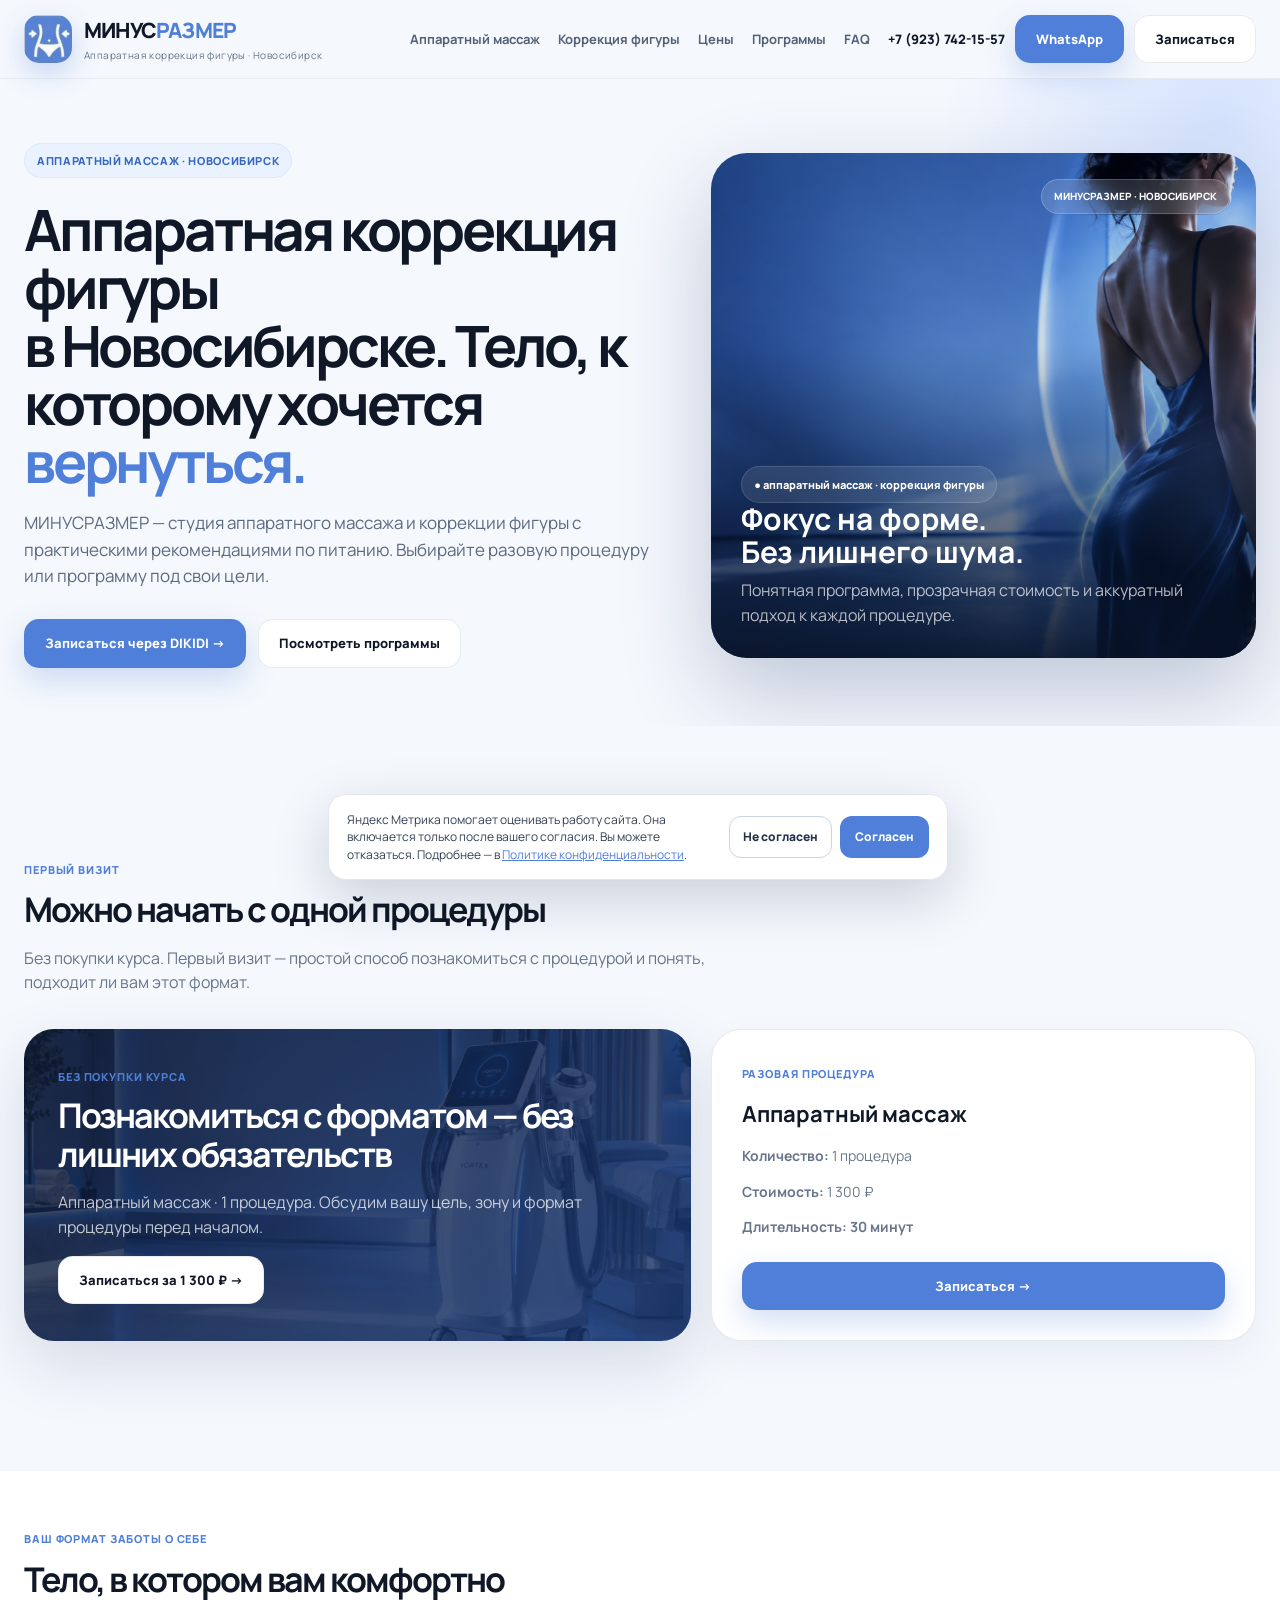
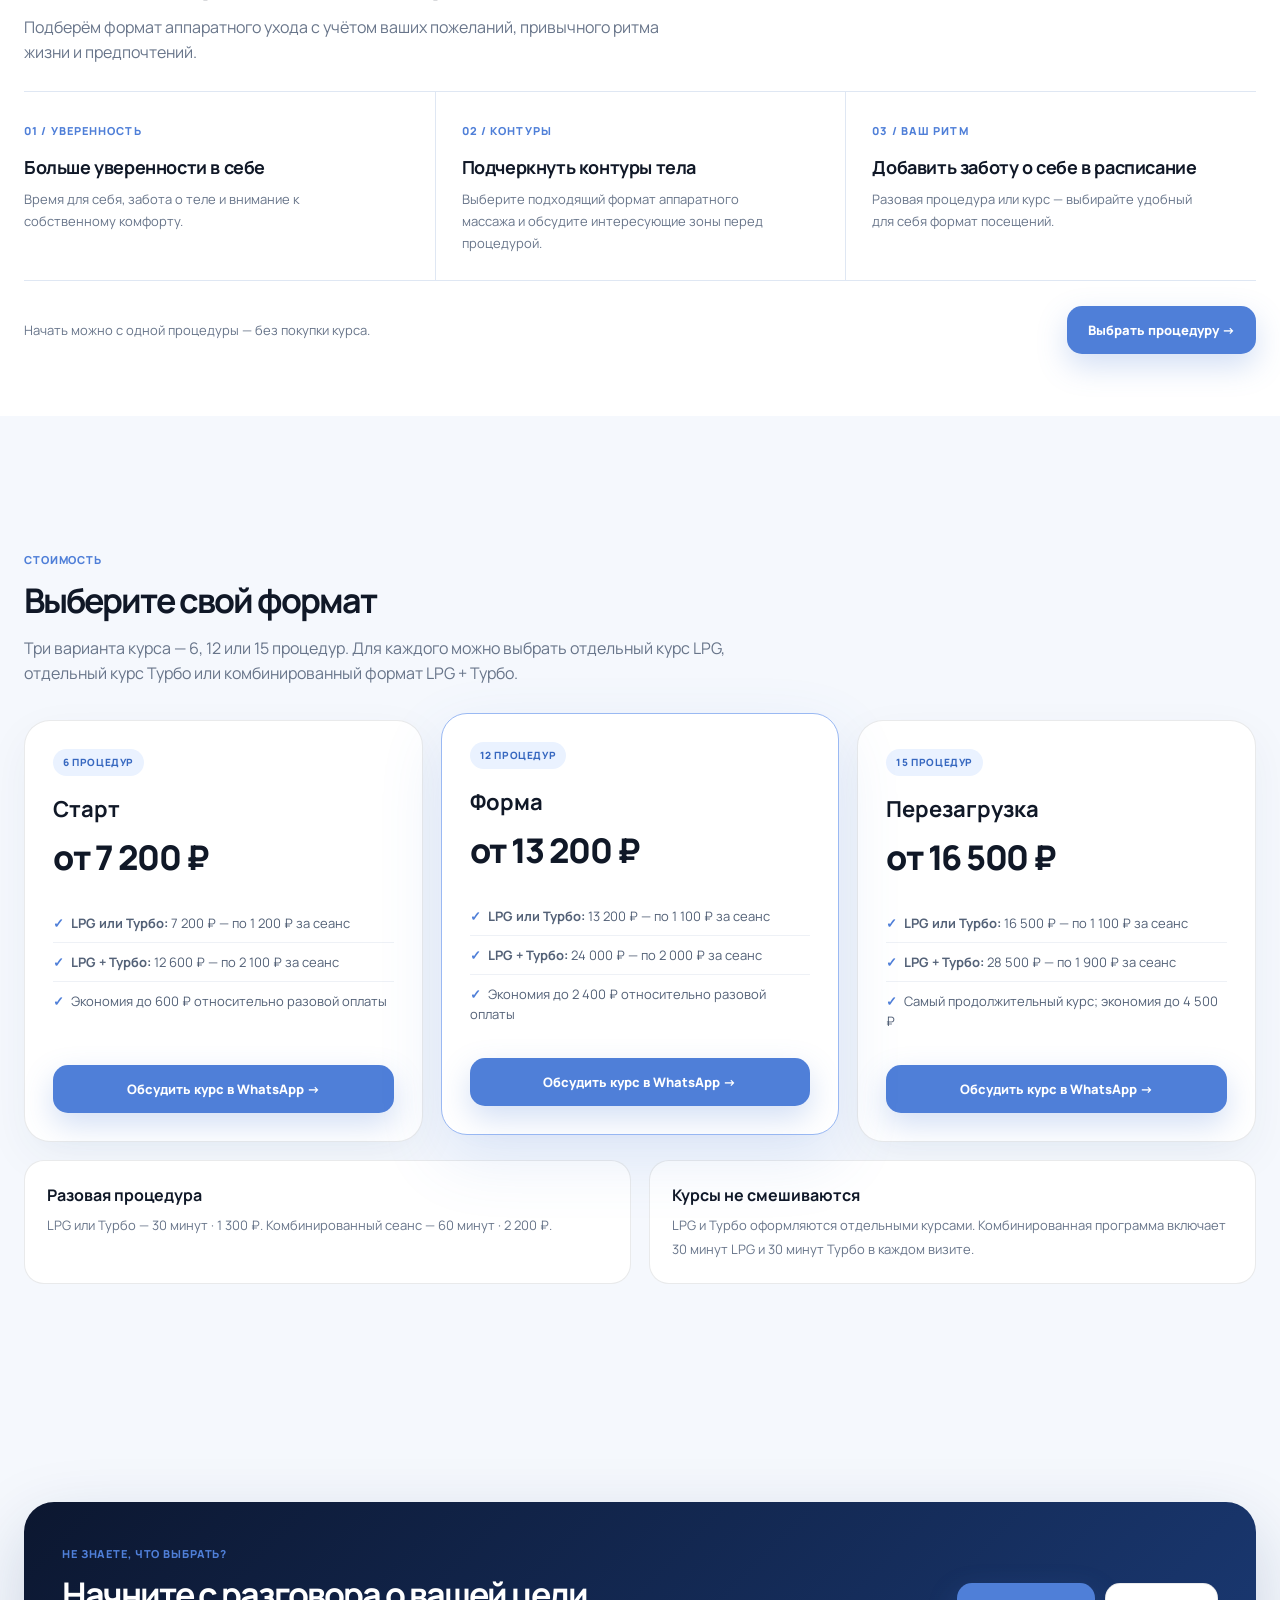
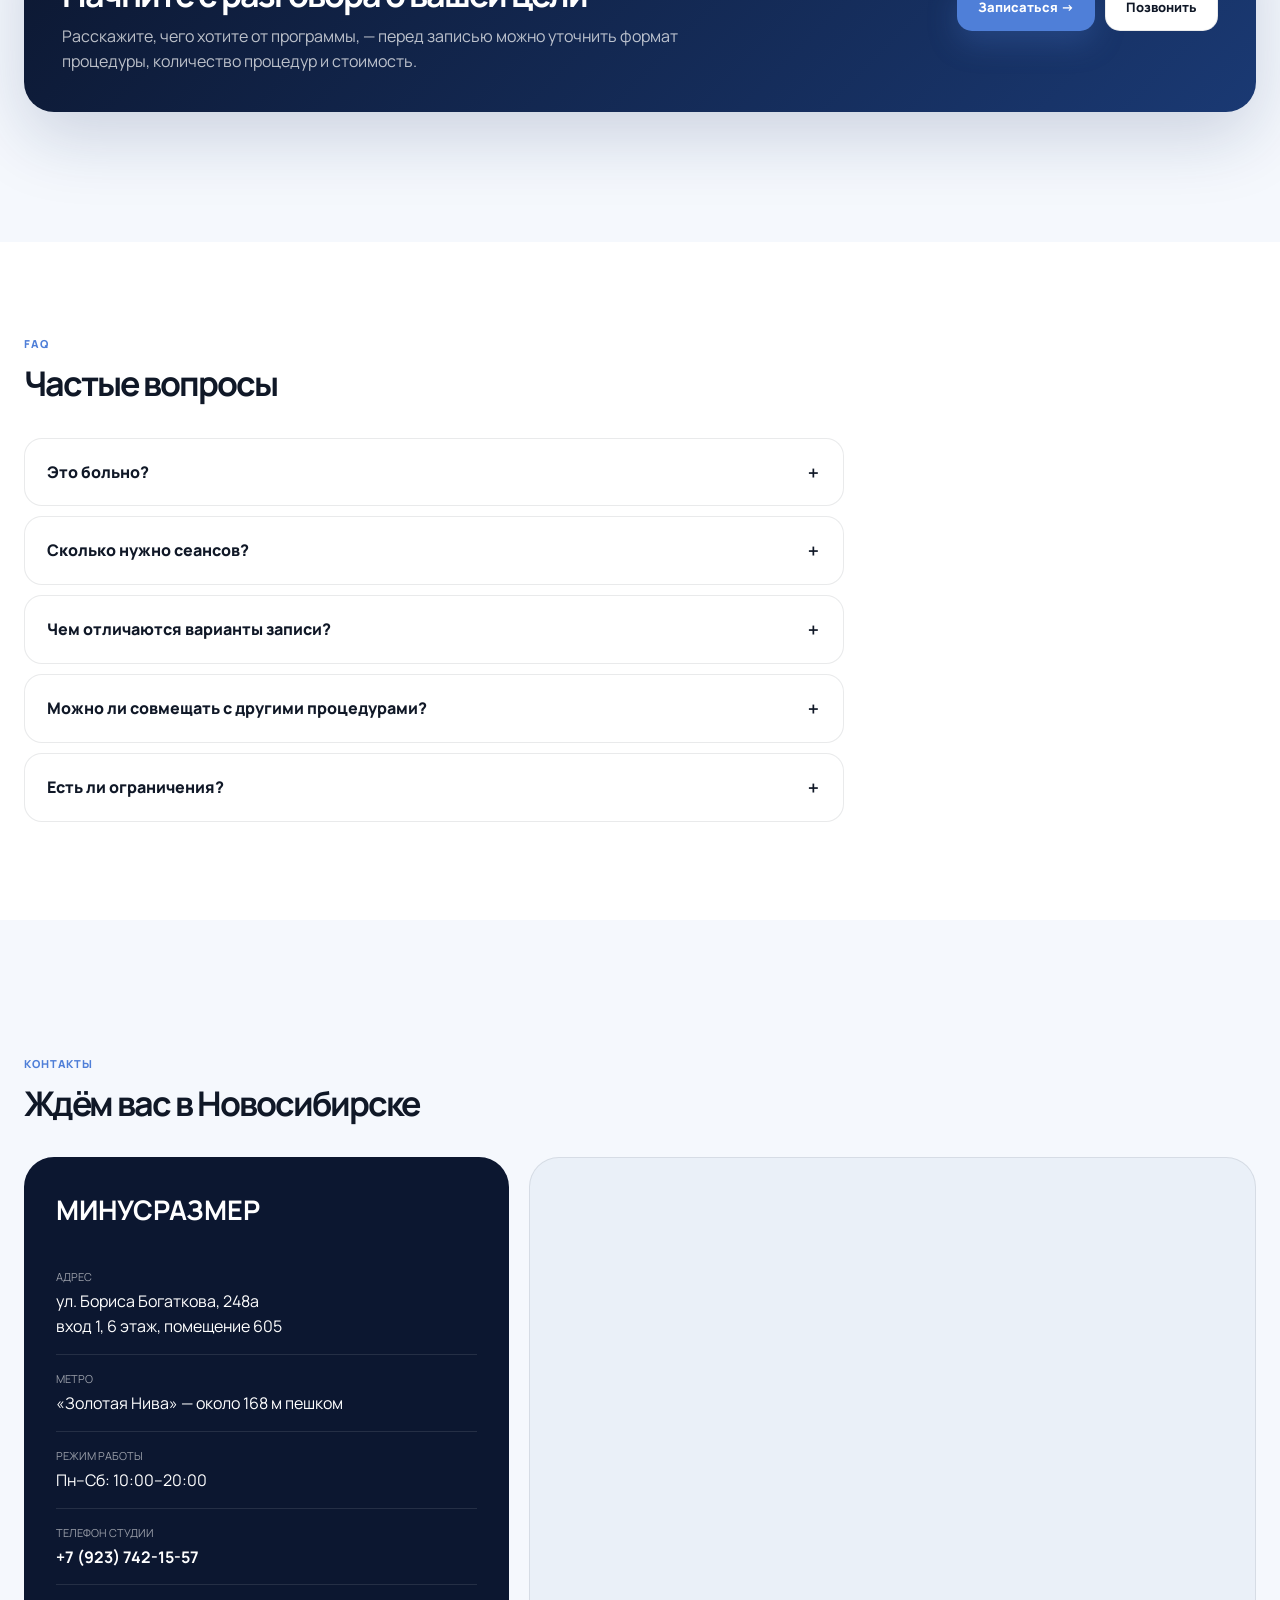
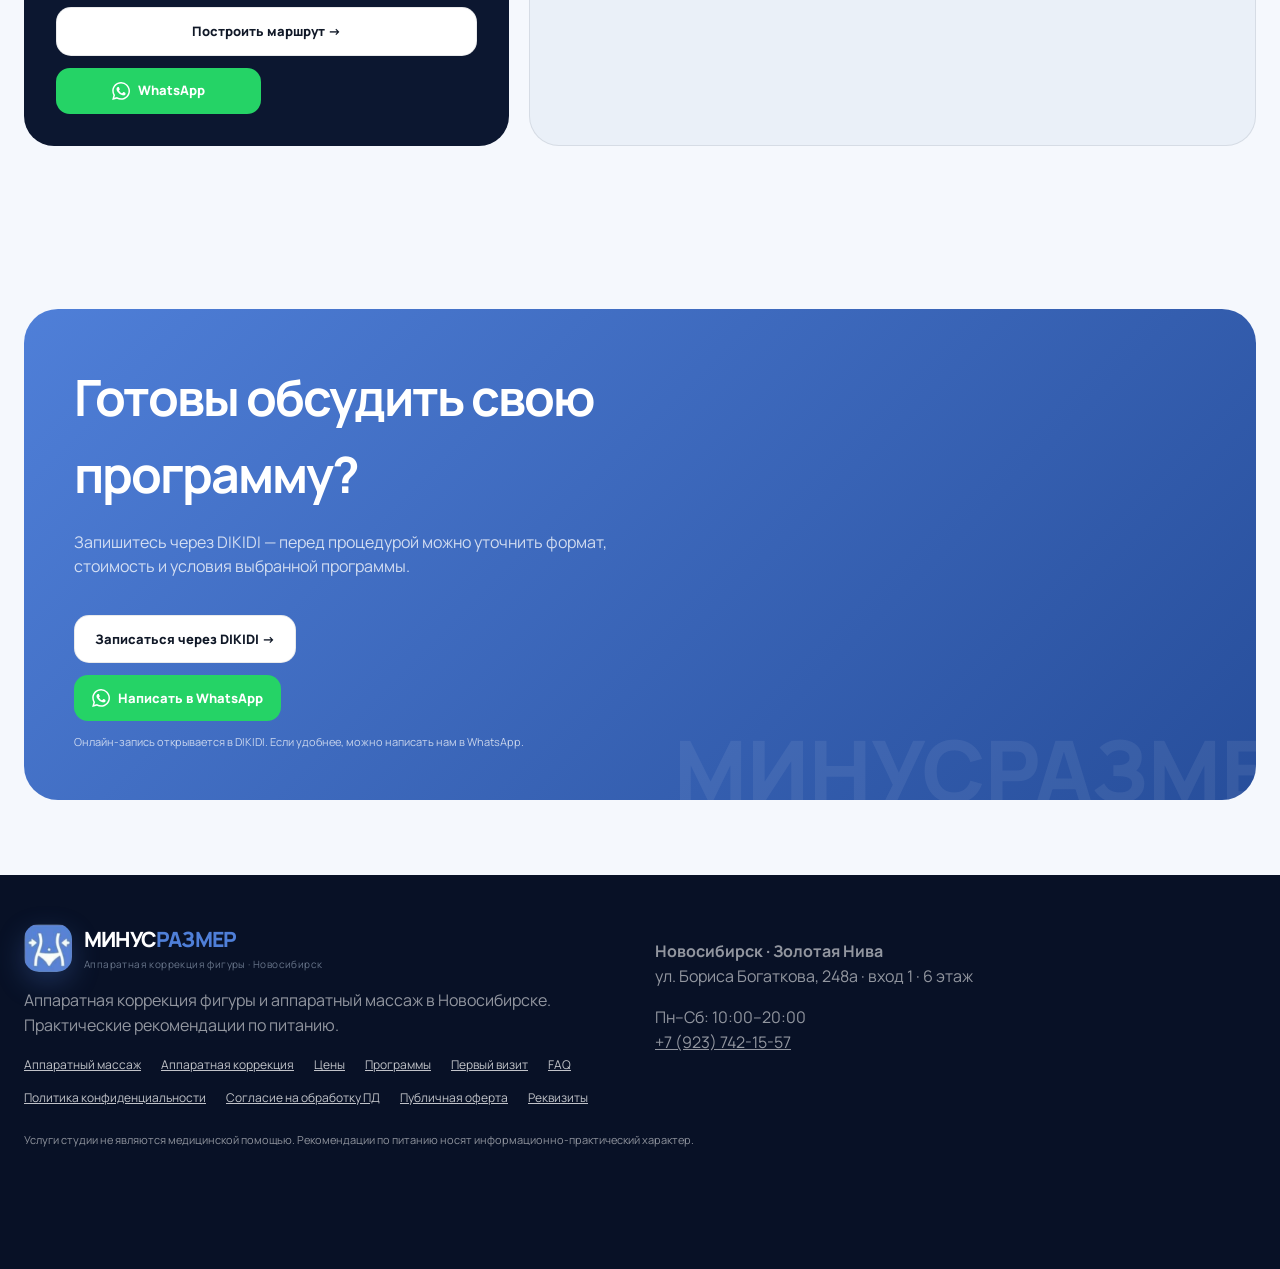
==== commit 12fcdd18: "Apply heading line break on desktop and mobile" ====
--- a/index.html
+++ b/index.html
@@ -60,6 +60,8 @@
 .eyebrow{display:inline-flex;align-items:center;gap:8px;background:#eaf2ff;color:#3768c0;border:1px solid #dbe8ff;padding:8px 12px;border-radius:999px;font-size:11px;font-weight:800;letter-spacing:.06em;text-transform:uppercase}
 .hero h1{font-size:clamp(50px,4.45vw,60px);line-height:1.02;letter-spacing:-3.2px;margin:22px 0 20px;max-width:700px}
 .hero h1 em{font-style:normal;color:var(--blue)}
+.hero h1 .hero-location{white-space:nowrap}.hero h1 .hero-location-break{display:block}
+.hero h1 .hero-location{white-space:nowrap}
 .hero-lead{font-size:17px;color:#5c6a80;max-width:650px}
 .hero-actions{display:flex;gap:12px;flex-wrap:wrap;margin-top:30px}
 .micro{font-size:11px;color:#7b8798;max-width:520px;margin-top:13px}
@@ -137,7 +139,7 @@
 
 @media(max-width:1120px){.nav{display:none}.phone{font-size:12px}.header-actions .btn{padding-left:16px;padding-right:16px}}
 @media(max-width:980px){.hero-grid,.contact-grid{grid-template-columns:1fr}.hero{padding-top:52px}.hero h1{max-width:780px}.visual{min-height:460px}.cards,.programs,.goal-grid{grid-template-columns:1fr 1fr}.process{grid-template-columns:1fr 1fr}.equipment{grid-template-columns:1fr}.program.featured{transform:none}}
-@media(max-width:680px){.container{width:min(100% - 28px,1180px)}.header-inner{min-height:68px}.brand-sub,.nav,.phone{display:none}.logo{width:43px;height:43px}.brand-name{font-size:19px}.header-actions{margin-left:auto}.header-actions .btn{padding:11px 14px}.hero{padding:42px 0 48px}.hero h1{font-size:clamp(38px,10.5vw,46px);line-height:1.04;letter-spacing:-2.4px;margin-top:18px}.hero-lead{font-size:16px}.hero-actions{flex-direction:column}.hero-actions .btn{width:100%}.visual{min-height:380px;padding:20px;border-radius:25px}.visual-badge{right:18px;top:18px}.equipment-main{min-height:390px}.logo-large{width:85px;height:85px;border-radius:23px}.visual-bottom{left:22px;right:22px;bottom:22px}.visual h2{font-size:25px;line-height:1.08}.section{padding:58px 0}.cards,.programs,.process,.payment,.goal-grid{grid-template-columns:1fr}.program.featured{transform:none}.contact-grid{gap:14px}.map iframe{min-height:330px}.map{min-height:330px}.cta{padding:50px 0}.cta-box{padding:32px 24px}.footer-grid{grid-template-columns:1fr}.outcomes,.choice-box{align-items:stretch;flex-direction:column}.choice-actions{width:100%}.choice-actions .btn{flex:1}.mobile-bar{display:grid;left:10px;right:10px;bottom:10px;width:calc(100% - 20px);padding:7px;gap:7px;border-radius:16px}.mobile-bar .btn{width:100%;min-width:0;min-height:44px;padding:10px 8px;font-size:12px;border-radius:12px;overflow:hidden}.cookie{left:10px;right:10px;bottom:72px;max-width:none;padding:12px 13px;gap:9px;flex-direction:row;align-items:center;border-radius:15px}.cookie span{font-size:10px;line-height:1.35}.cookie button{width:auto;flex:0 0 auto;padding:9px 12px;font-size:11px;border-radius:10px}.footer{padding-bottom:86px}}
+@media(max-width:680px){.hero h1 .hero-location-break{display:block}.container{width:min(100% - 28px,1180px)}.header-inner{min-height:68px}.brand-sub,.nav,.phone{display:none}.logo{width:43px;height:43px}.brand-name{font-size:19px}.header-actions{margin-left:auto}.header-actions .btn{padding:11px 14px}.hero{padding:42px 0 48px}.hero h1{font-size:clamp(38px,10.5vw,46px);line-height:1.04;letter-spacing:-2.4px;margin-top:18px}.hero-lead{font-size:16px}.hero-actions{flex-direction:column}.hero-actions .btn{width:100%}.visual{min-height:380px;padding:20px;border-radius:25px}.visual-badge{right:18px;top:18px}.equipment-main{min-height:390px}.logo-large{width:85px;height:85px;border-radius:23px}.visual-bottom{left:22px;right:22px;bottom:22px}.visual h2{font-size:25px;line-height:1.08}.section{padding:58px 0}.cards,.programs,.process,.payment,.goal-grid{grid-template-columns:1fr}.program.featured{transform:none}.contact-grid{gap:14px}.map iframe{min-height:330px}.map{min-height:330px}.cta{padding:50px 0}.cta-box{padding:32px 24px}.footer-grid{grid-template-columns:1fr}.outcomes,.choice-box{align-items:stretch;flex-direction:column}.choice-actions{width:100%}.choice-actions .btn{flex:1}.mobile-bar{display:grid;left:10px;right:10px;bottom:10px;width:calc(100% - 20px);padding:7px;gap:7px;border-radius:16px}.mobile-bar .btn{width:100%;min-width:0;min-height:44px;padding:10px 8px;font-size:12px;border-radius:12px;overflow:hidden}.cookie{left:10px;right:10px;bottom:72px;max-width:none;padding:12px 13px;gap:9px;flex-direction:row;align-items:center;border-radius:15px}.cookie span{font-size:10px;line-height:1.35}.cookie button{width:auto;flex:0 0 auto;padding:9px 12px;font-size:11px;border-radius:10px}.footer{padding-bottom:86px}}
 @media(max-width:520px){.brand-name{font-size:17px;letter-spacing:-.6px}.logo{width:40px;height:40px;border-radius:13px}.header-inner{gap:8px}.header-actions{gap:6px}.header-actions .phone,.header-actions .btn-primary{display:none}.header-actions .btn{min-height:42px;padding:10px 13px;font-size:12px;border-radius:13px}.hero-lead{font-size:15px;line-height:1.6}.hero-actions{gap:10px}.visual-badge{font-size:9px;padding:8px 10px}.visual-chip{font-size:9px}.visual p{font-size:13px}.visual-bottom{left:20px;right:20px;bottom:20px}.cta-box{border-radius:26px}}
 @media(prefers-reduced-motion:reduce){html{scroll-behavior:auto}.js-ready .reveal{opacity:1;transform:none;transition:none}}
 </style>
@@ -186,7 +188,7 @@
   <div class="container hero-grid">
     <div class="reveal">
       <span class="eyebrow">аппаратный массаж · Новосибирск</span>
-      <h1>Аппаратная коррекция фигуры в Новосибирске. Тело, к которому хочется <em>вернуться.</em></h1>
+      <h1>Аппаратная коррекция фигуры<br class="hero-location-break"> <span class="hero-location">в Новосибирске.</span> Тело, к которому хочется <em>вернуться.</em></h1>
       <p class="hero-lead">МИНУСРАЗМЕР — студия аппаратного массажа и коррекции фигуры с практическими рекомендациями по питанию. Выбирайте разовую процедуру или программу под свои цели.</p>
       <div class="hero-actions">
         <a class="btn btn-primary" data-track="booking" href="https://dikidi.ru/#widget=214517"><span>Записаться через DIKIDI →</span></a>
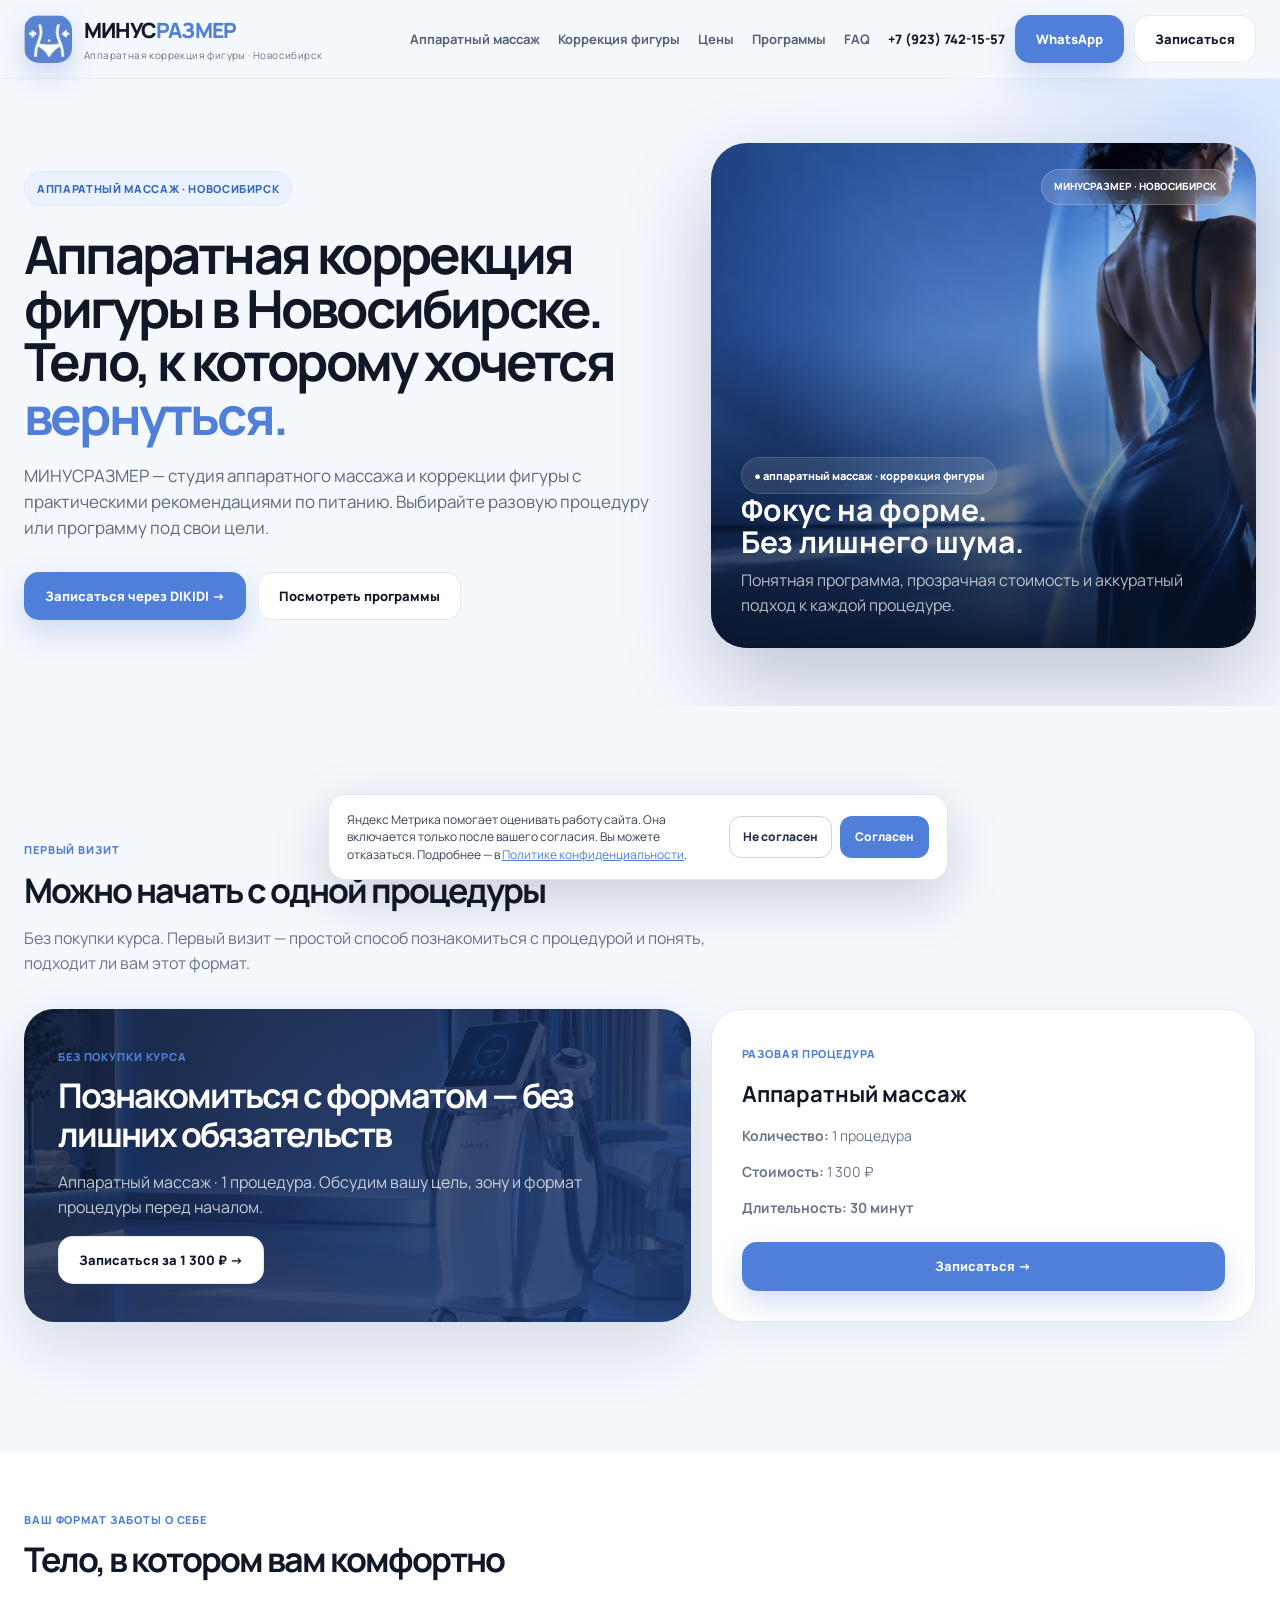
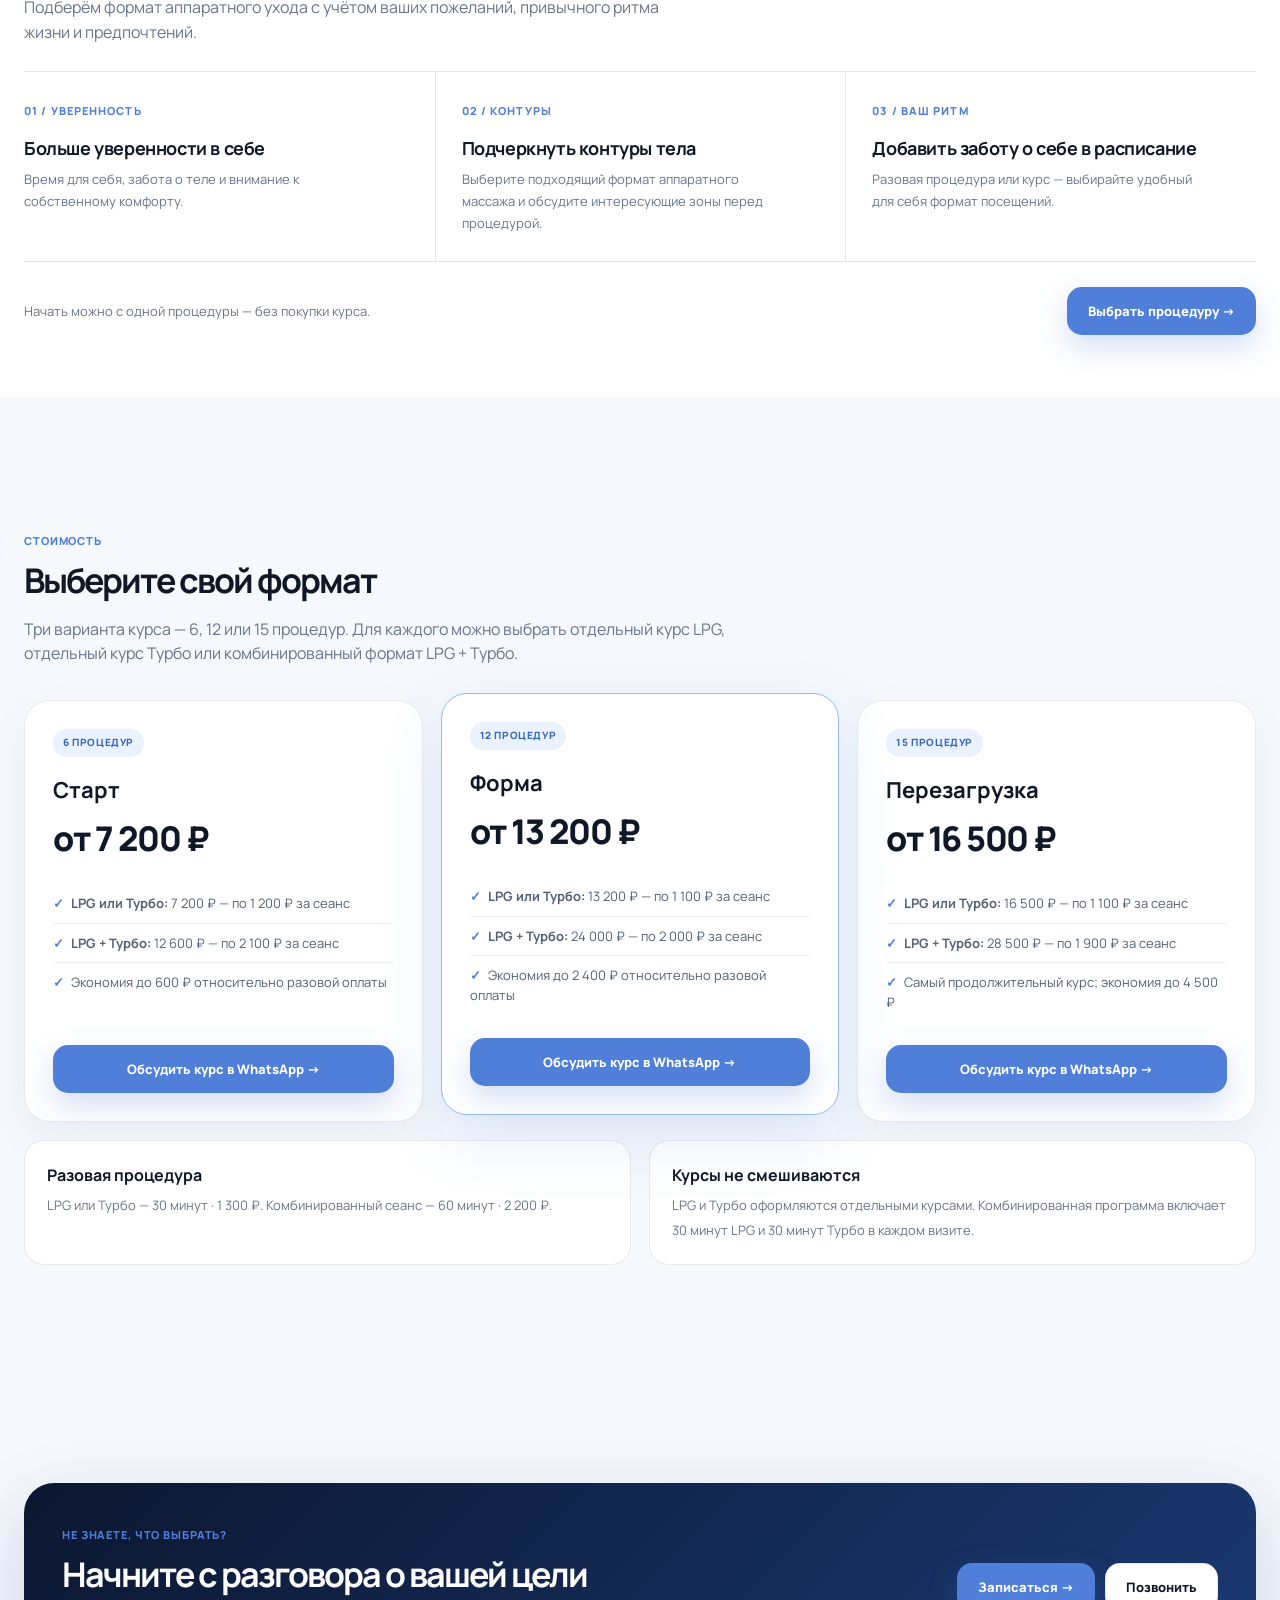
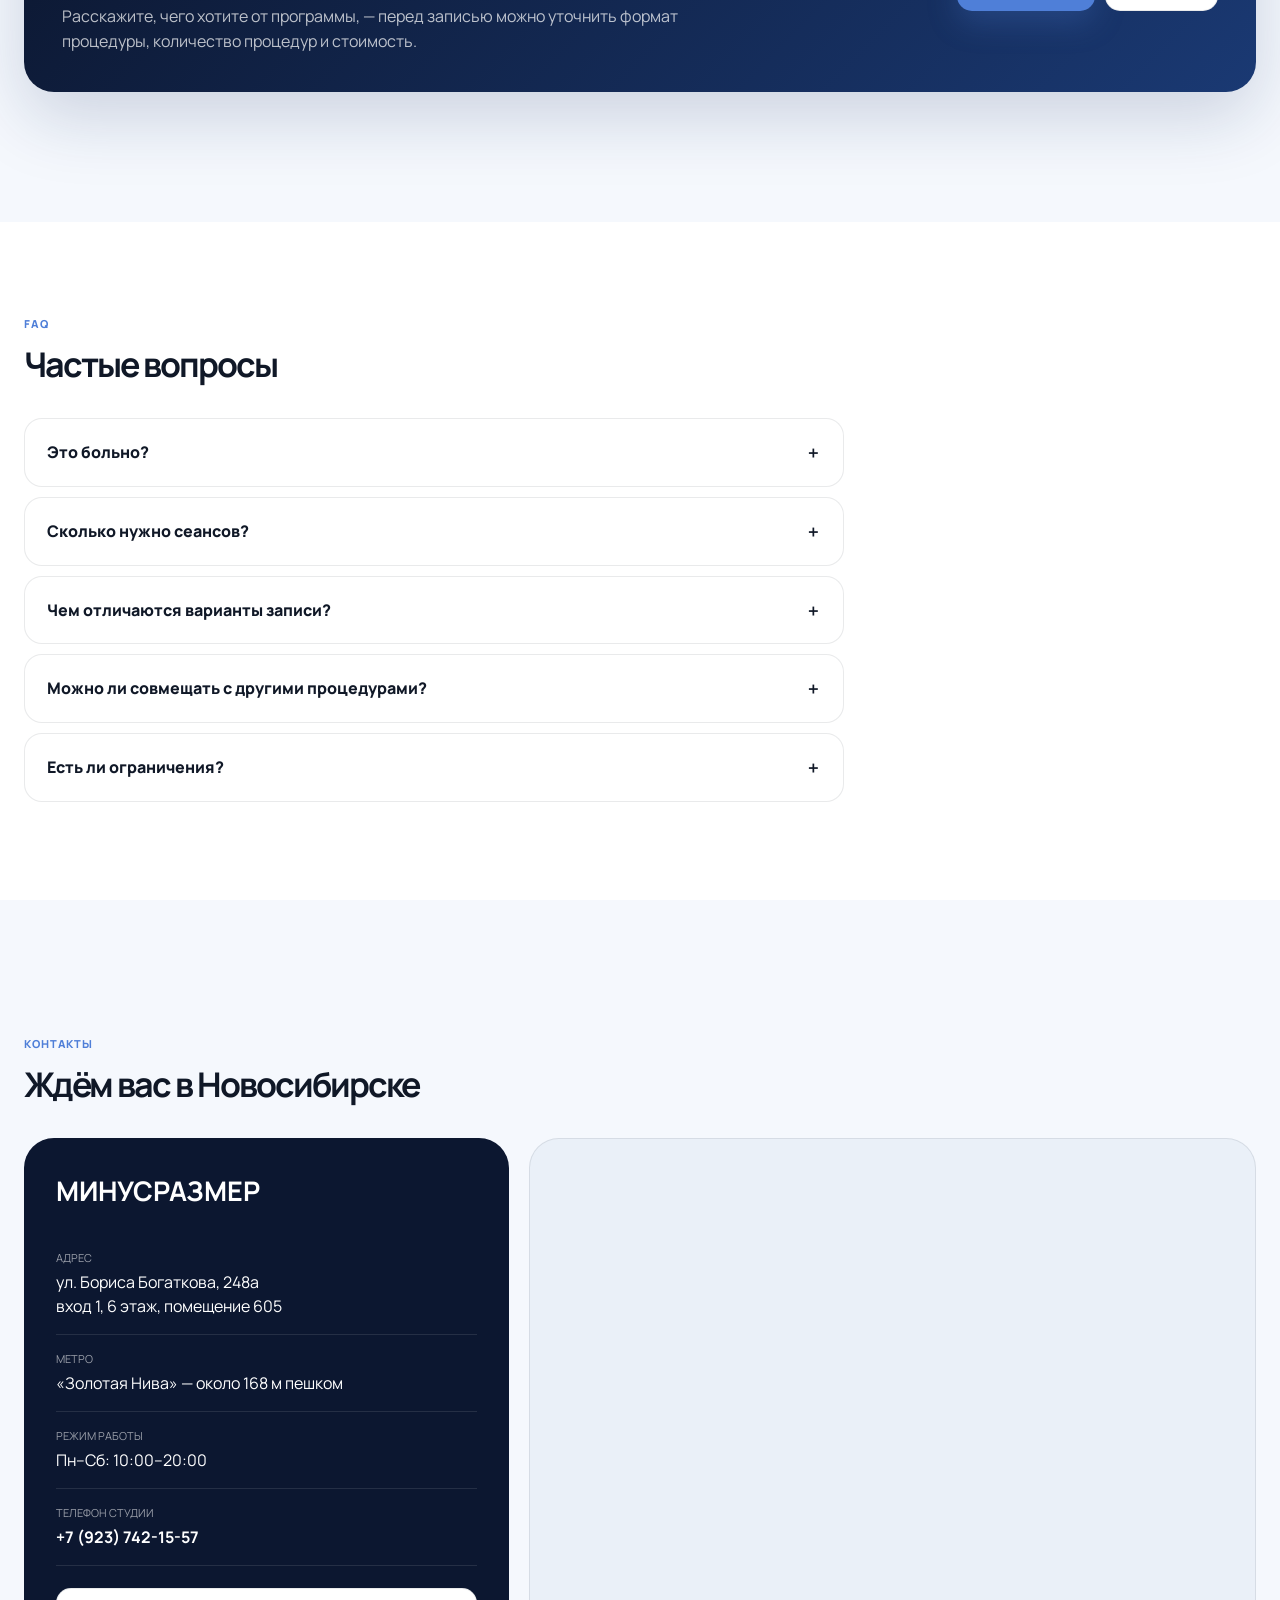
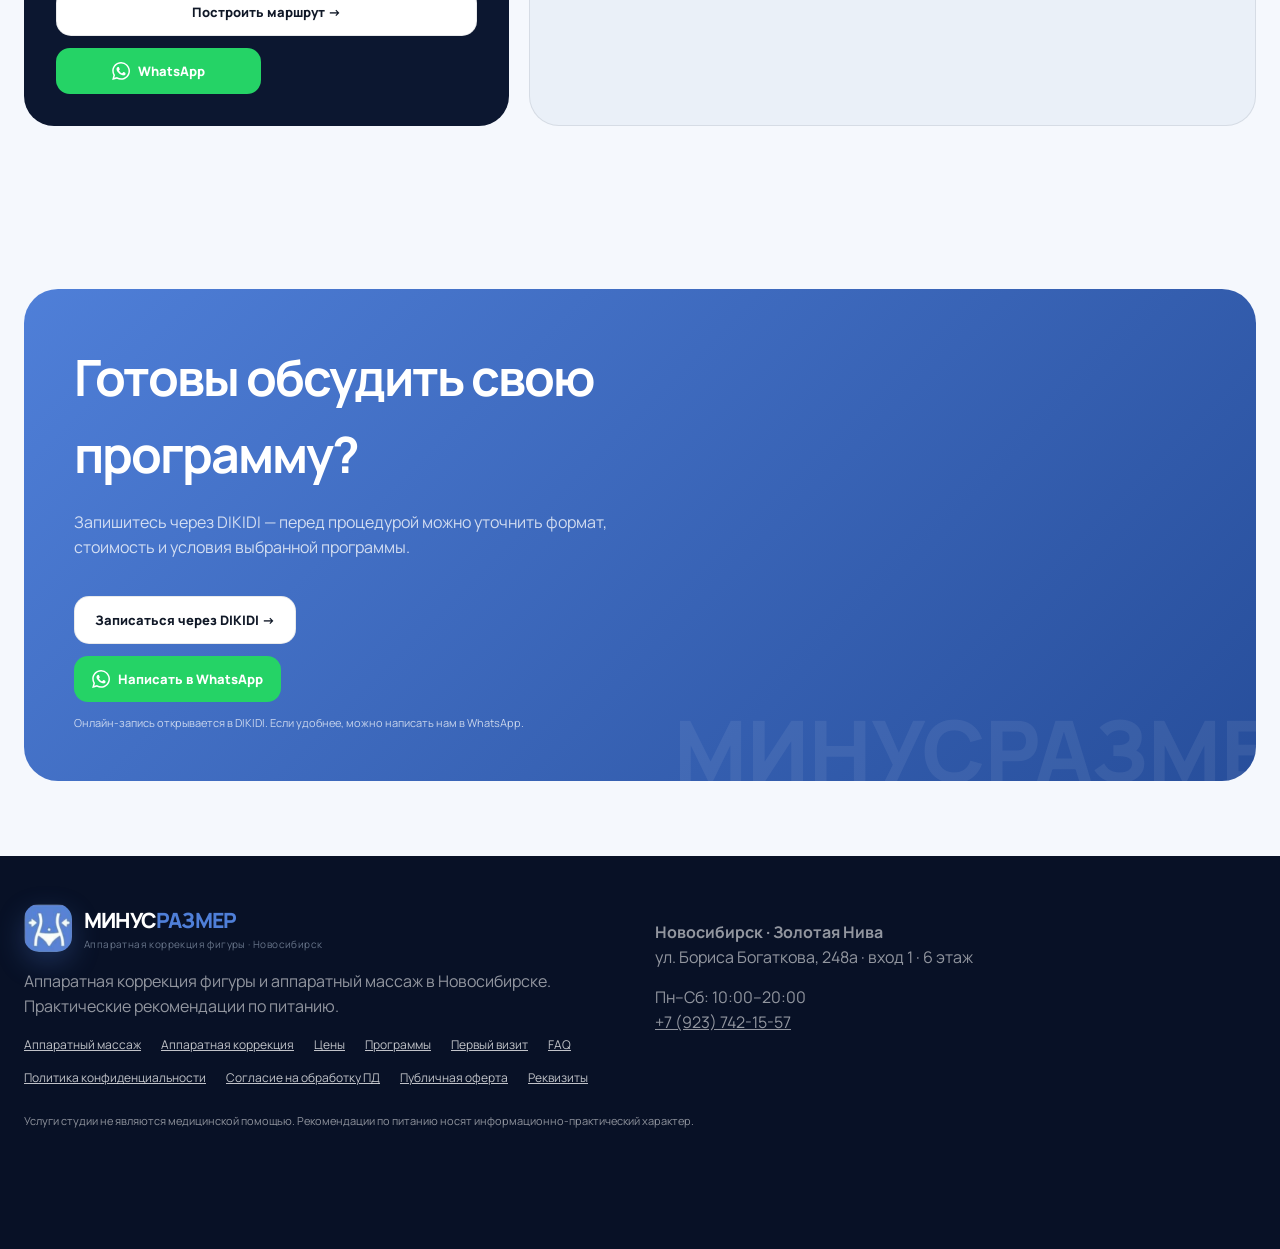
==== commit bacfa3d1: "Keep “фигуры в Новосибирске” together in hero heading" ====
--- a/index.html
+++ b/index.html
@@ -60,8 +60,8 @@
 .eyebrow{display:inline-flex;align-items:center;gap:8px;background:#eaf2ff;color:#3768c0;border:1px solid #dbe8ff;padding:8px 12px;border-radius:999px;font-size:11px;font-weight:800;letter-spacing:.06em;text-transform:uppercase}
 .hero h1{font-size:clamp(50px,4.45vw,60px);line-height:1.02;letter-spacing:-3.2px;margin:22px 0 20px;max-width:700px}
 .hero h1 em{font-style:normal;color:var(--blue)}
-.hero h1 .hero-location{white-space:nowrap}.hero h1 .hero-location-break{display:block}
-.hero h1 .hero-location{white-space:nowrap}
+.hero h1 .hero-figure-location{white-space:nowrap}
+.hero h1{font-size:clamp(42px,4.1vw,56px);letter-spacing:-2.8px}
 .hero-lead{font-size:17px;color:#5c6a80;max-width:650px}
 .hero-actions{display:flex;gap:12px;flex-wrap:wrap;margin-top:30px}
 .micro{font-size:11px;color:#7b8798;max-width:520px;margin-top:13px}
@@ -188,7 +188,7 @@
   <div class="container hero-grid">
     <div class="reveal">
       <span class="eyebrow">аппаратный массаж · Новосибирск</span>
-      <h1>Аппаратная коррекция фигуры<br class="hero-location-break"> <span class="hero-location">в Новосибирске.</span> Тело, к которому хочется <em>вернуться.</em></h1>
+      <h1>Аппаратная коррекция <span class="hero-figure-location">фигуры в Новосибирске.</span> Тело, к которому хочется <em>вернуться.</em></h1>
       <p class="hero-lead">МИНУСРАЗМЕР — студия аппаратного массажа и коррекции фигуры с практическими рекомендациями по питанию. Выбирайте разовую процедуру или программу под свои цели.</p>
       <div class="hero-actions">
         <a class="btn btn-primary" data-track="booking" href="https://dikidi.ru/#widget=214517"><span>Записаться через DIKIDI →</span></a>
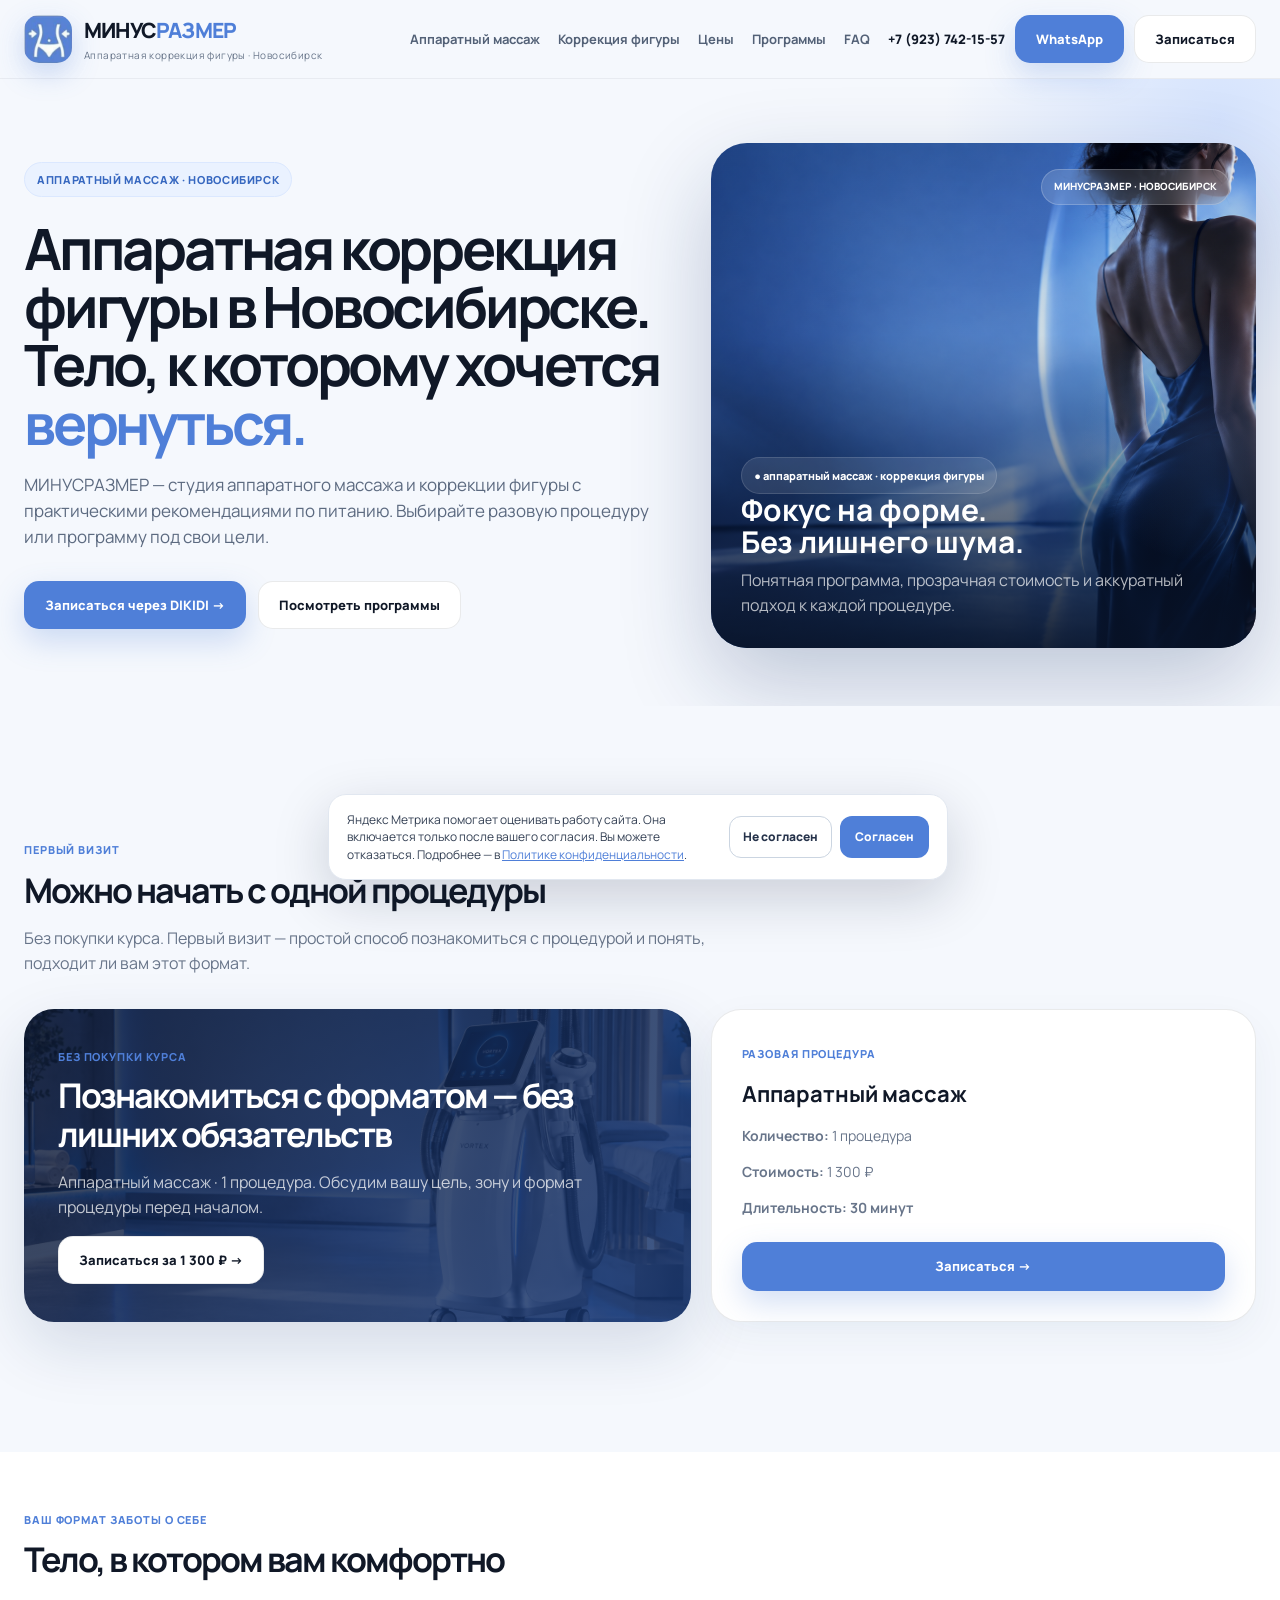
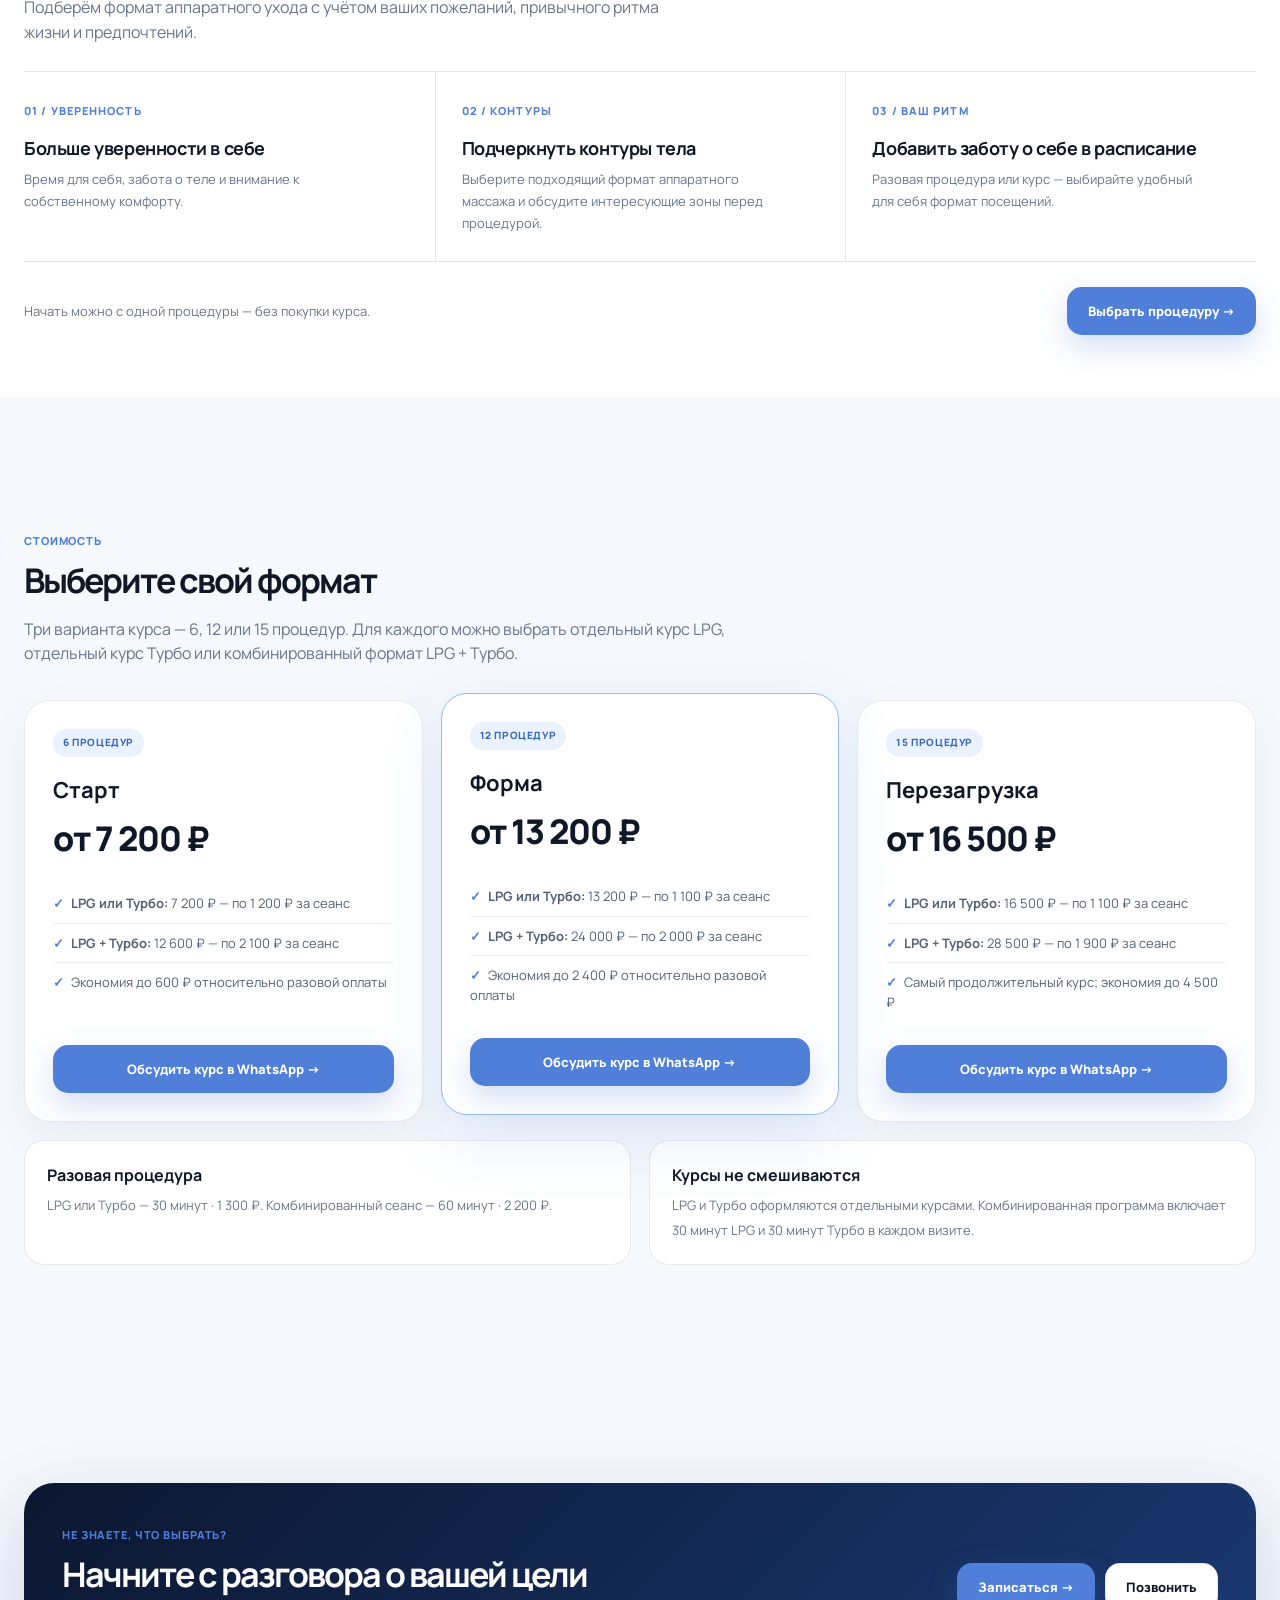
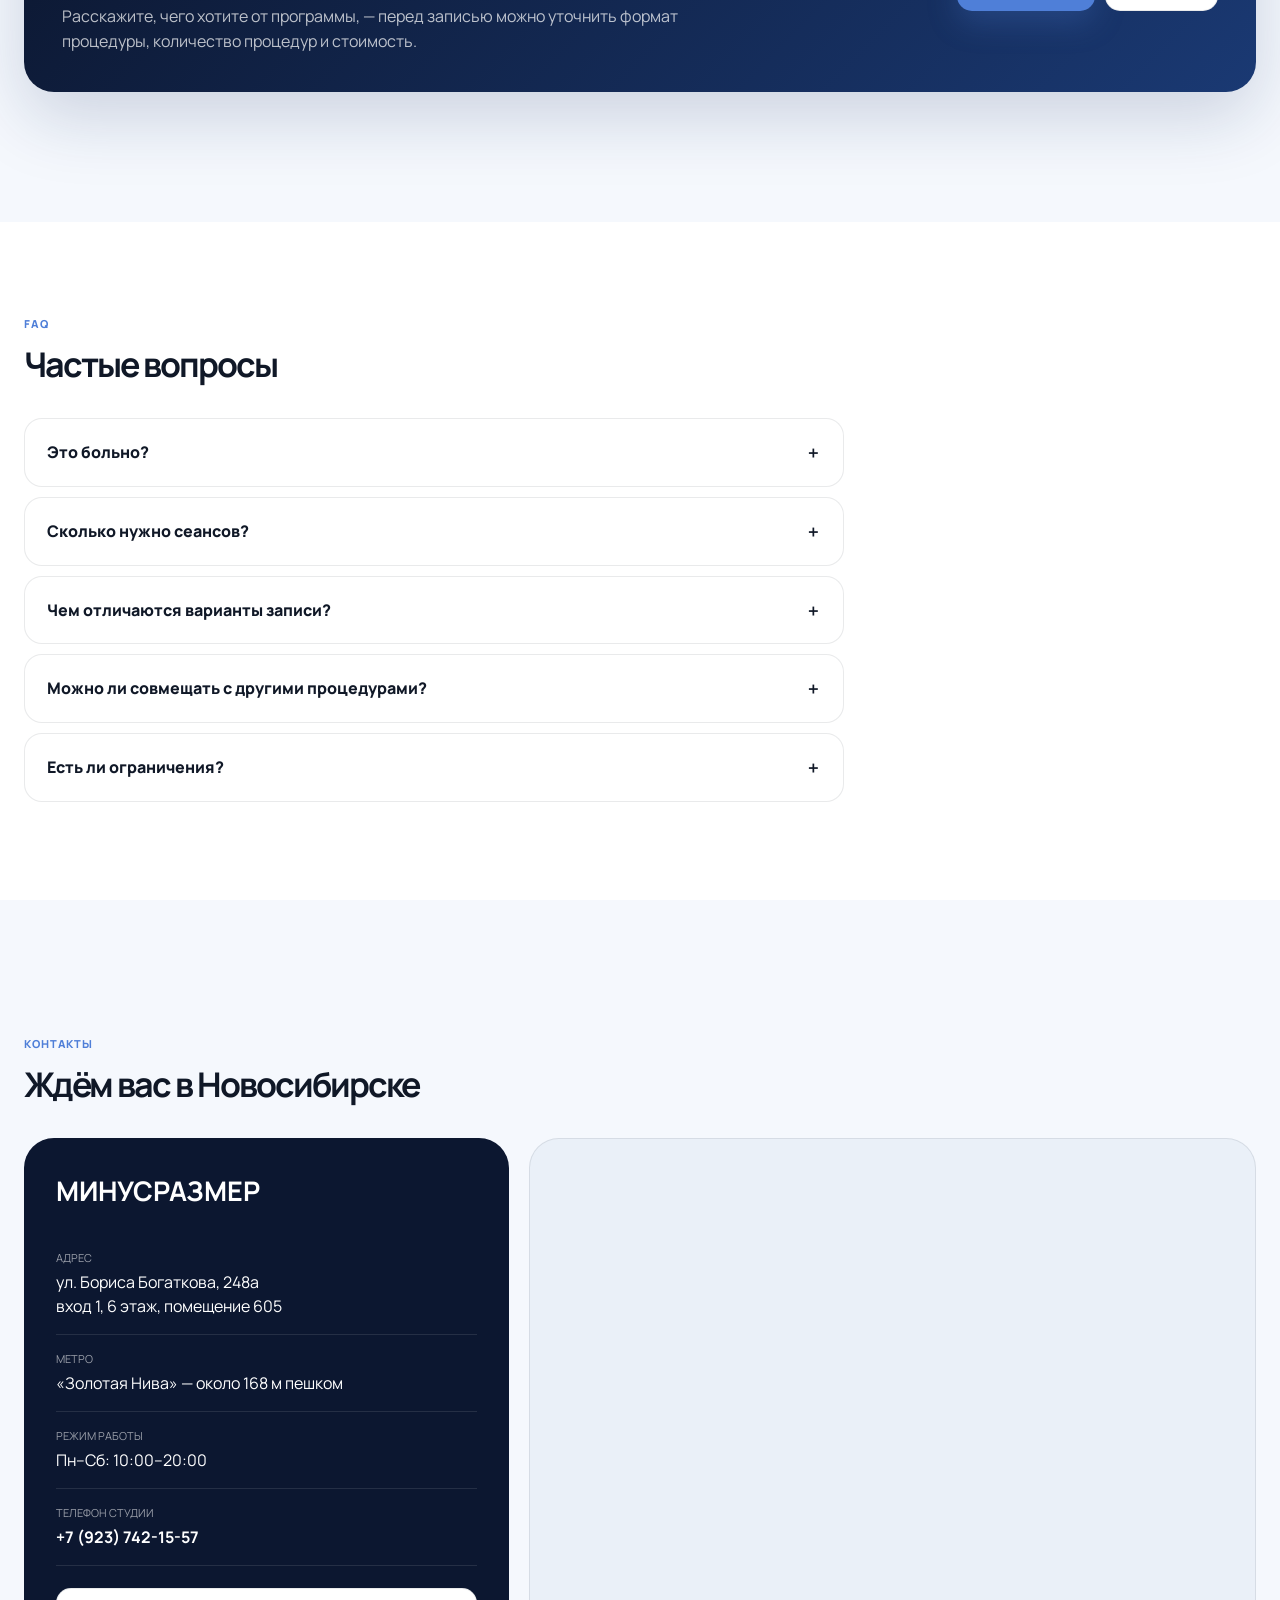
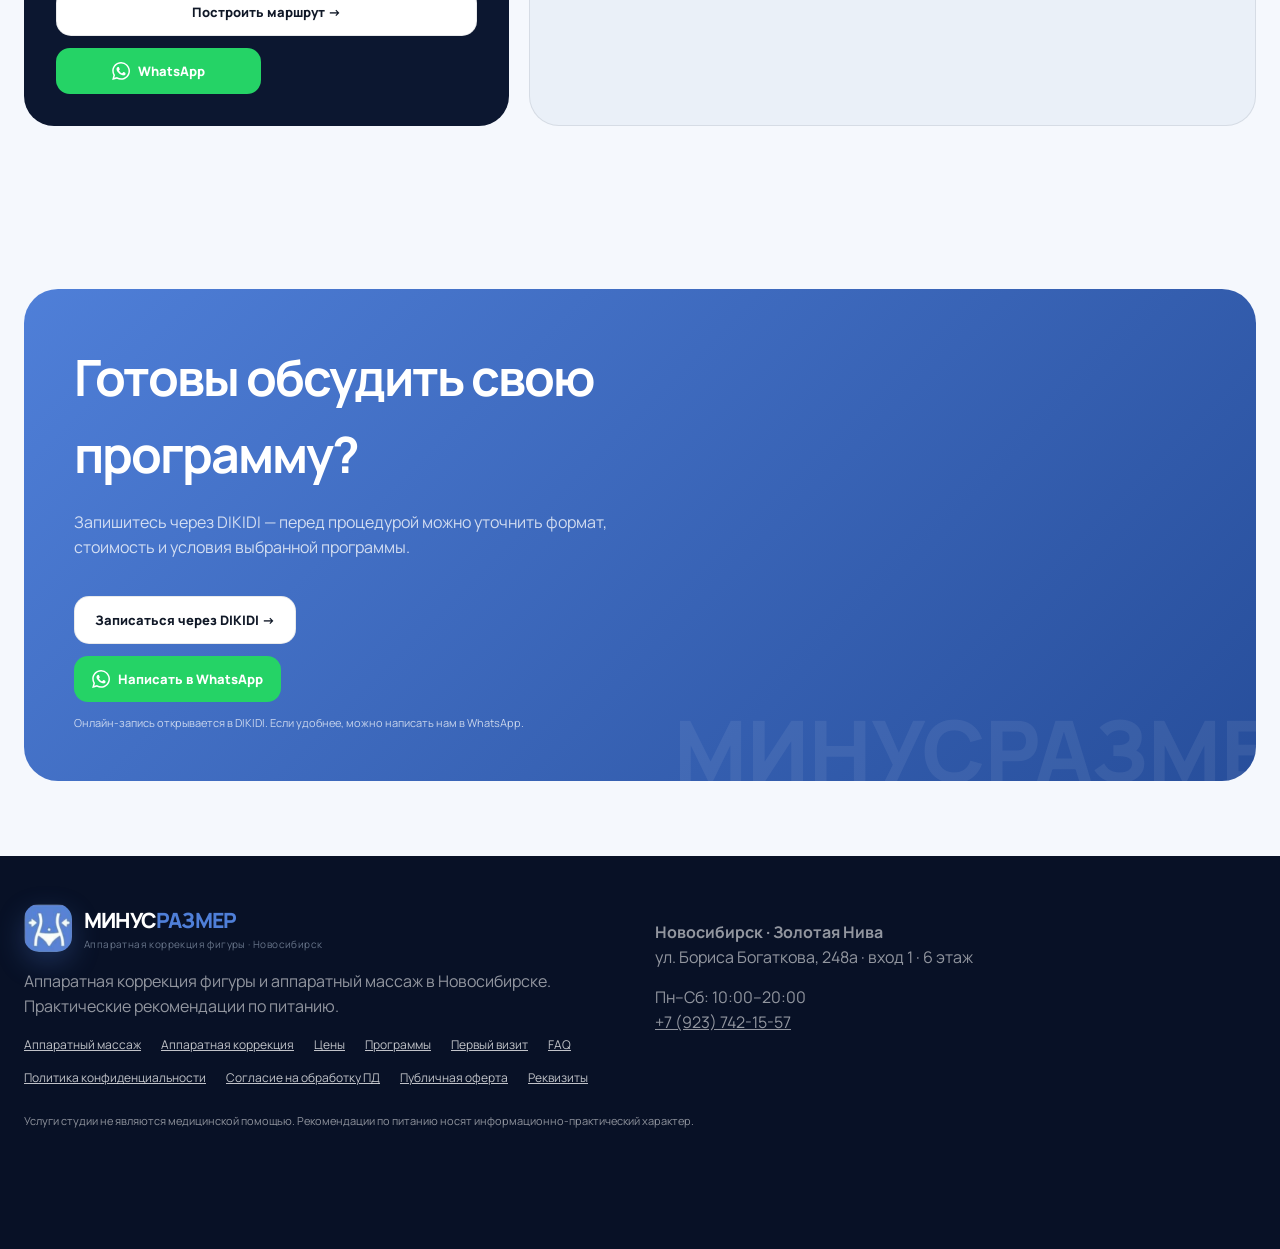
==== commit c2b84358: "Restore original natural hero heading wrapping" ====
--- a/index.html
+++ b/index.html
@@ -60,8 +60,6 @@
 .eyebrow{display:inline-flex;align-items:center;gap:8px;background:#eaf2ff;color:#3768c0;border:1px solid #dbe8ff;padding:8px 12px;border-radius:999px;font-size:11px;font-weight:800;letter-spacing:.06em;text-transform:uppercase}
 .hero h1{font-size:clamp(50px,4.45vw,60px);line-height:1.02;letter-spacing:-3.2px;margin:22px 0 20px;max-width:700px}
 .hero h1 em{font-style:normal;color:var(--blue)}
-.hero h1 .hero-figure-location{white-space:nowrap}
-.hero h1{font-size:clamp(42px,4.1vw,56px);letter-spacing:-2.8px}
 .hero-lead{font-size:17px;color:#5c6a80;max-width:650px}
 .hero-actions{display:flex;gap:12px;flex-wrap:wrap;margin-top:30px}
 .micro{font-size:11px;color:#7b8798;max-width:520px;margin-top:13px}
@@ -188,7 +186,7 @@
   <div class="container hero-grid">
     <div class="reveal">
       <span class="eyebrow">аппаратный массаж · Новосибирск</span>
-      <h1>Аппаратная коррекция <span class="hero-figure-location">фигуры в Новосибирске.</span> Тело, к которому хочется <em>вернуться.</em></h1>
+      <h1>Аппаратная коррекция фигуры в Новосибирске. Тело, к которому хочется <em>вернуться.</em></h1>
       <p class="hero-lead">МИНУСРАЗМЕР — студия аппаратного массажа и коррекции фигуры с практическими рекомендациями по питанию. Выбирайте разовую процедуру или программу под свои цели.</p>
       <div class="hero-actions">
         <a class="btn btn-primary" data-track="booking" href="https://dikidi.ru/#widget=214517"><span>Записаться через DIKIDI →</span></a>
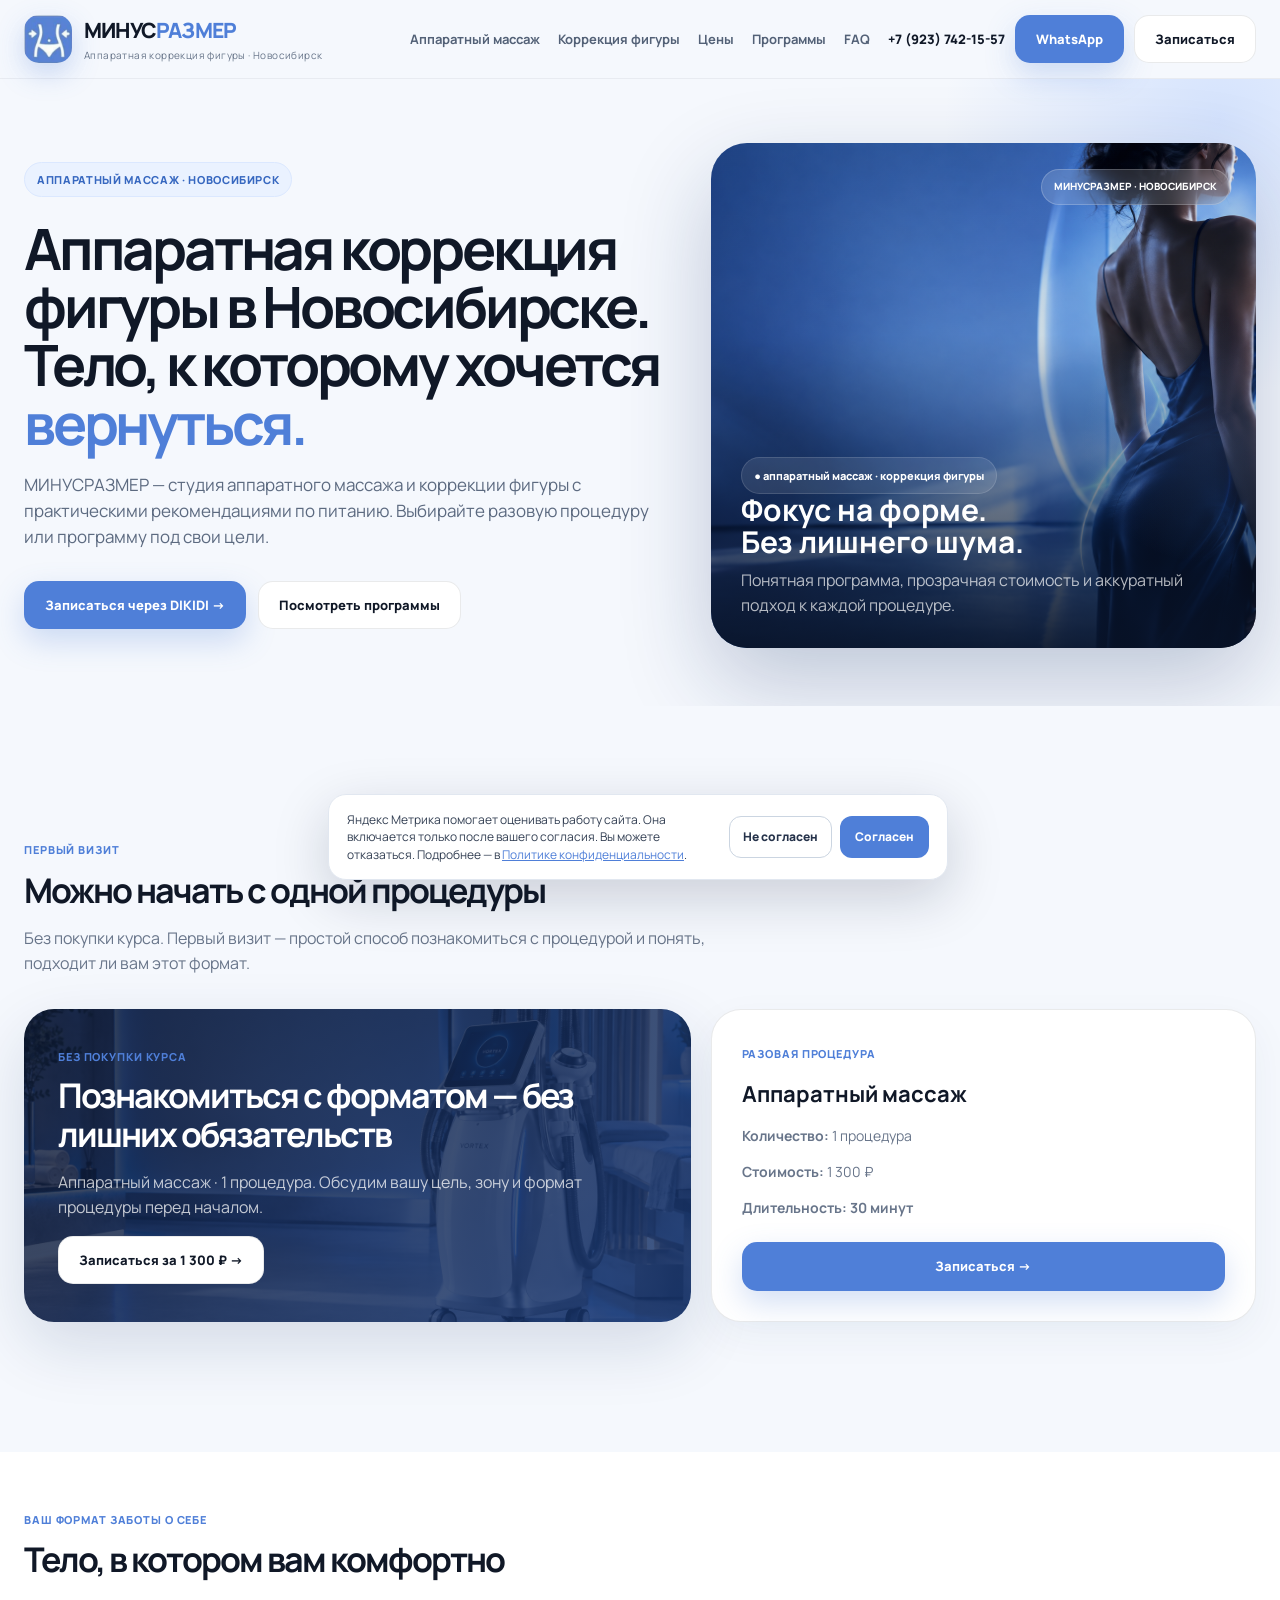
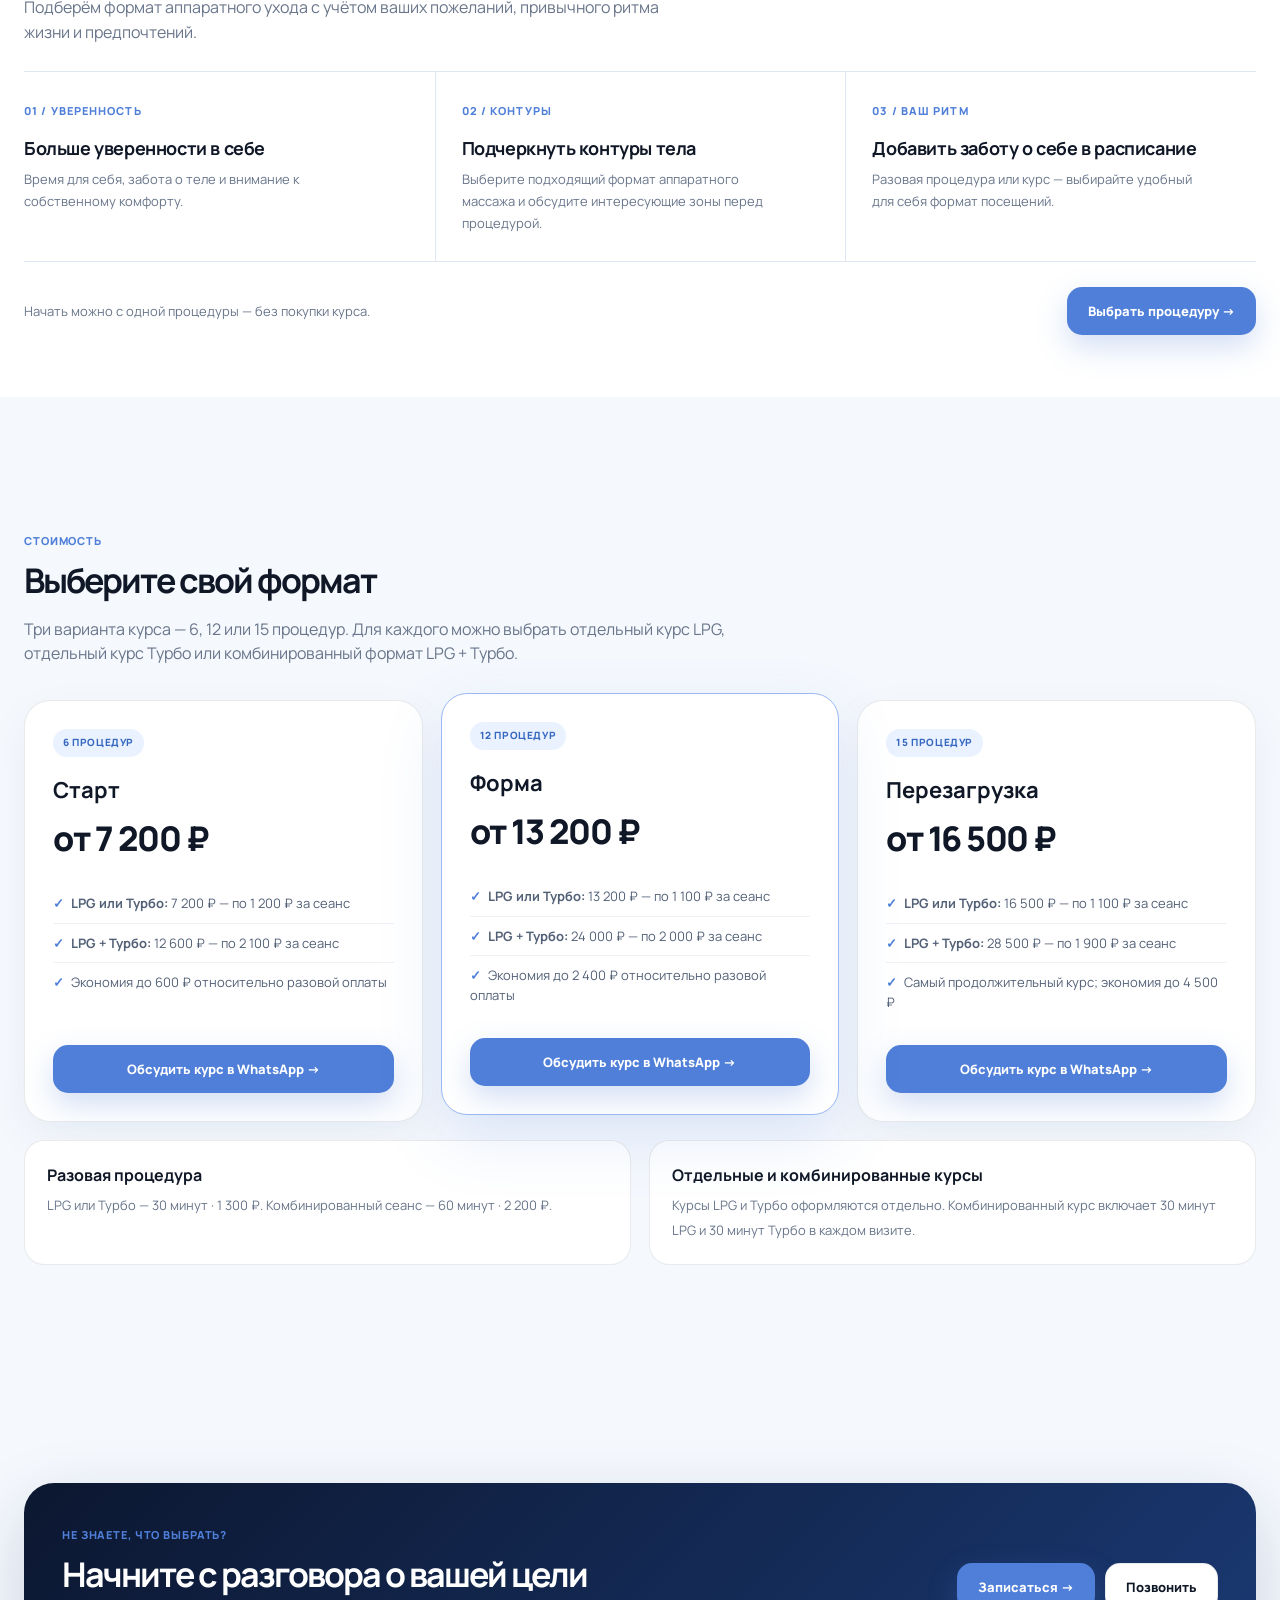
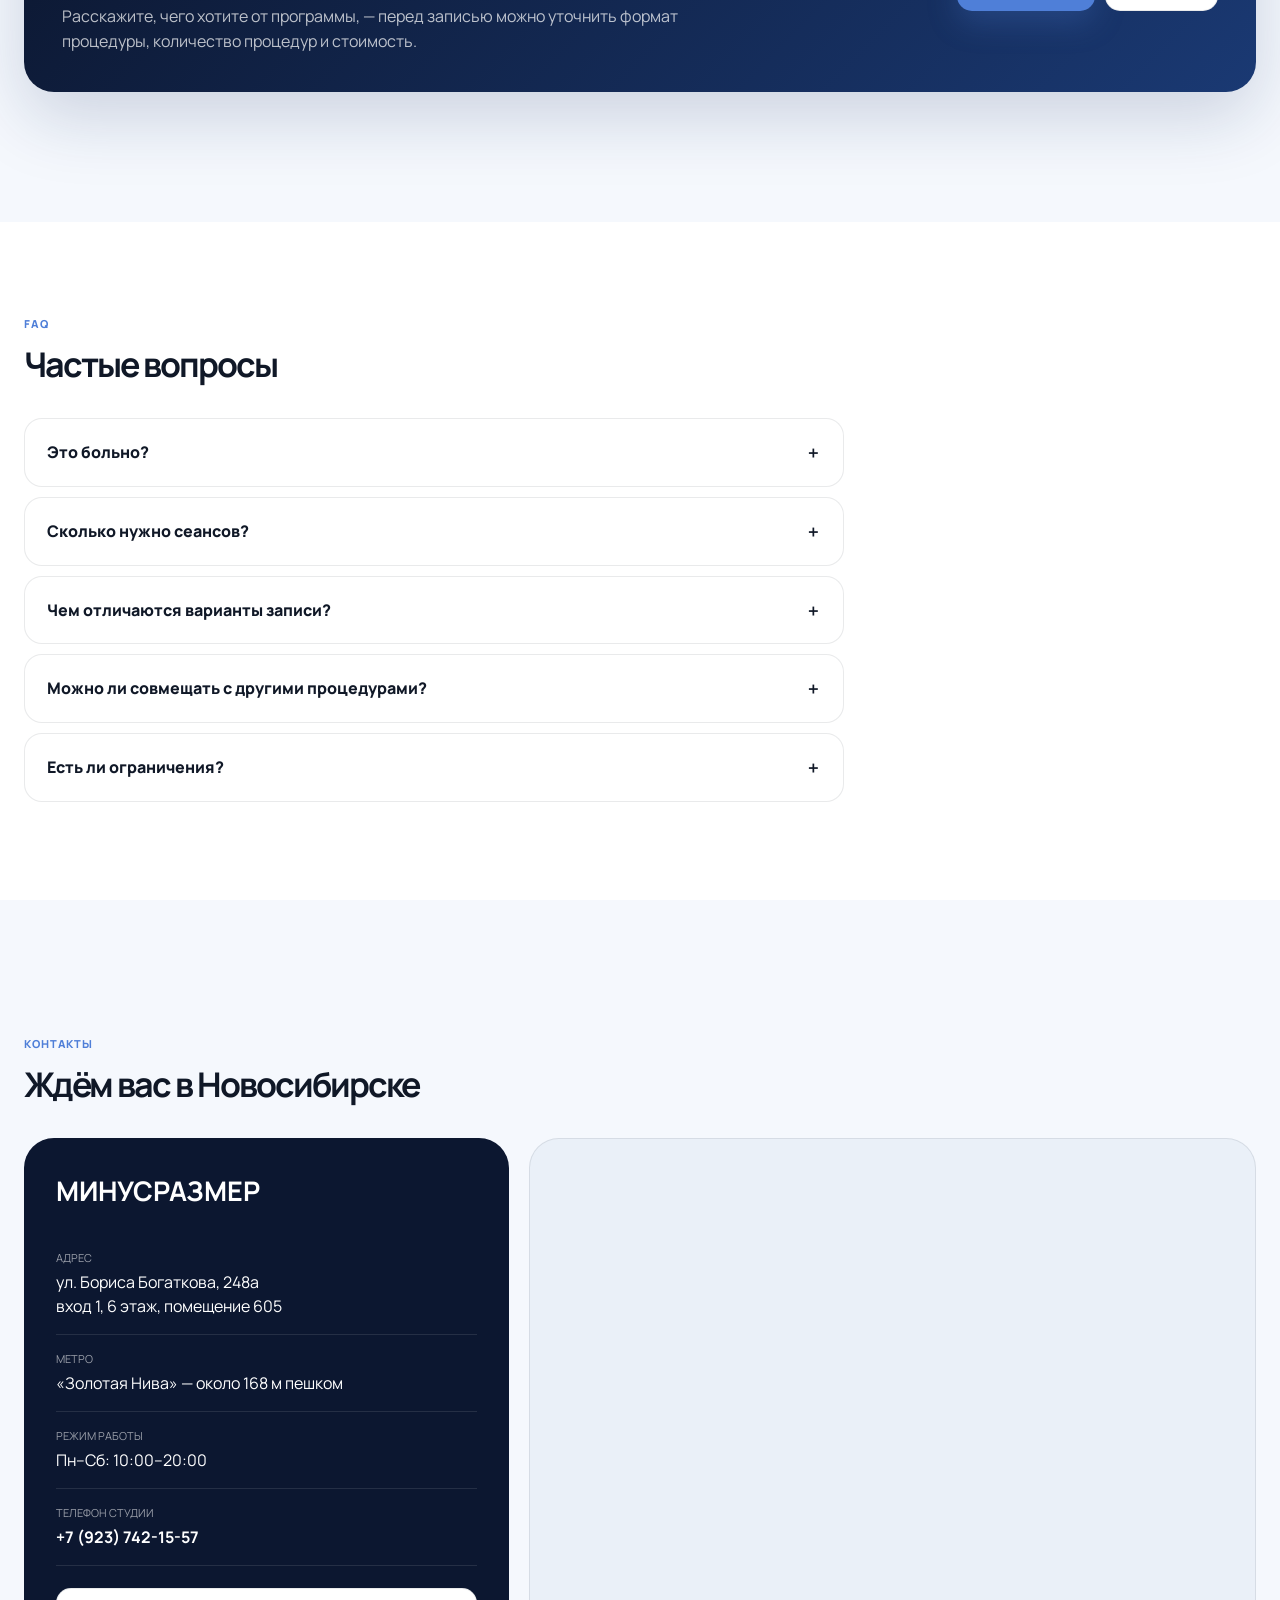
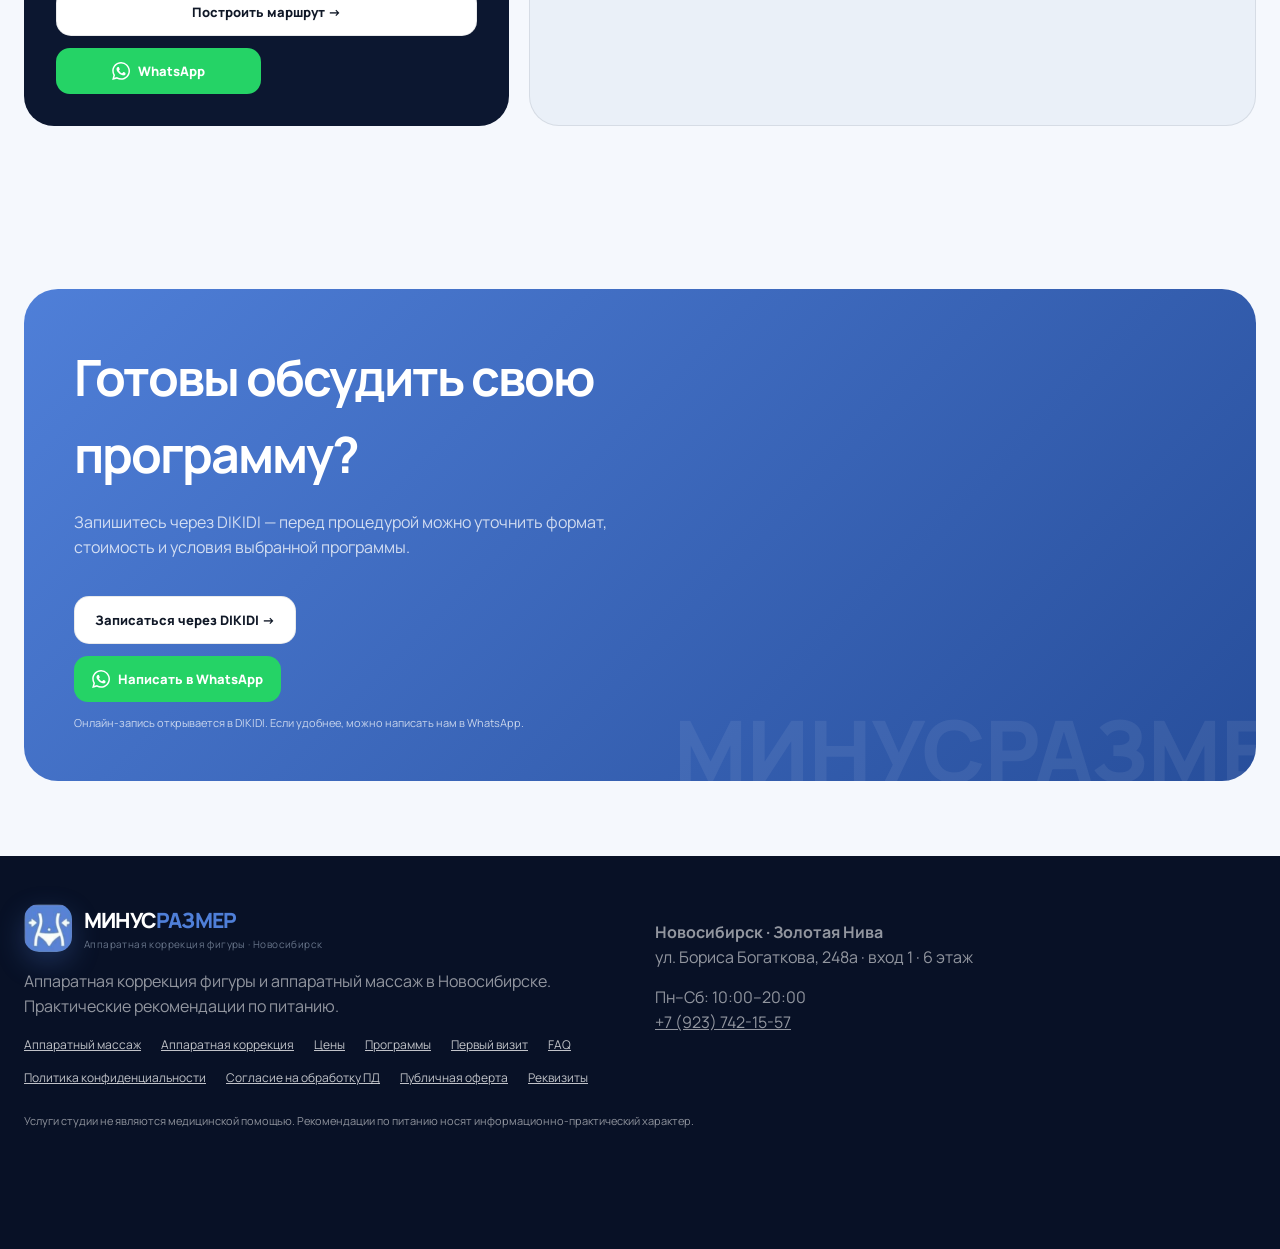
==== commit 1068b622: "Maintenance: clean outdated markup and refresh sitemap" ====
--- a/index.html
+++ b/index.html
@@ -273,7 +273,7 @@
     </div>
     <div class="payment">
       <div class="reveal"><strong>Разовая процедура</strong><span>LPG или Турбо — 30 минут · 1 300 ₽. Комбинированный сеанс — 60 минут · 2 200 ₽.</span></div>
-      <div class="reveal"><strong>Курсы не смешиваются</strong><span>LPG и Турбо оформляются отдельными курсами. Комбинированная программа включает 30 минут LPG и 30 минут Турбо в каждом визите.</span></div>
+      <div class="reveal"><strong>Отдельные и комбинированные курсы</strong><span>Курсы LPG и Турбо оформляются отдельно. Комбинированный курс включает 30 минут LPG и 30 минут Турбо в каждом визите.</span></div>
     </div>
   </div>
 </section>
